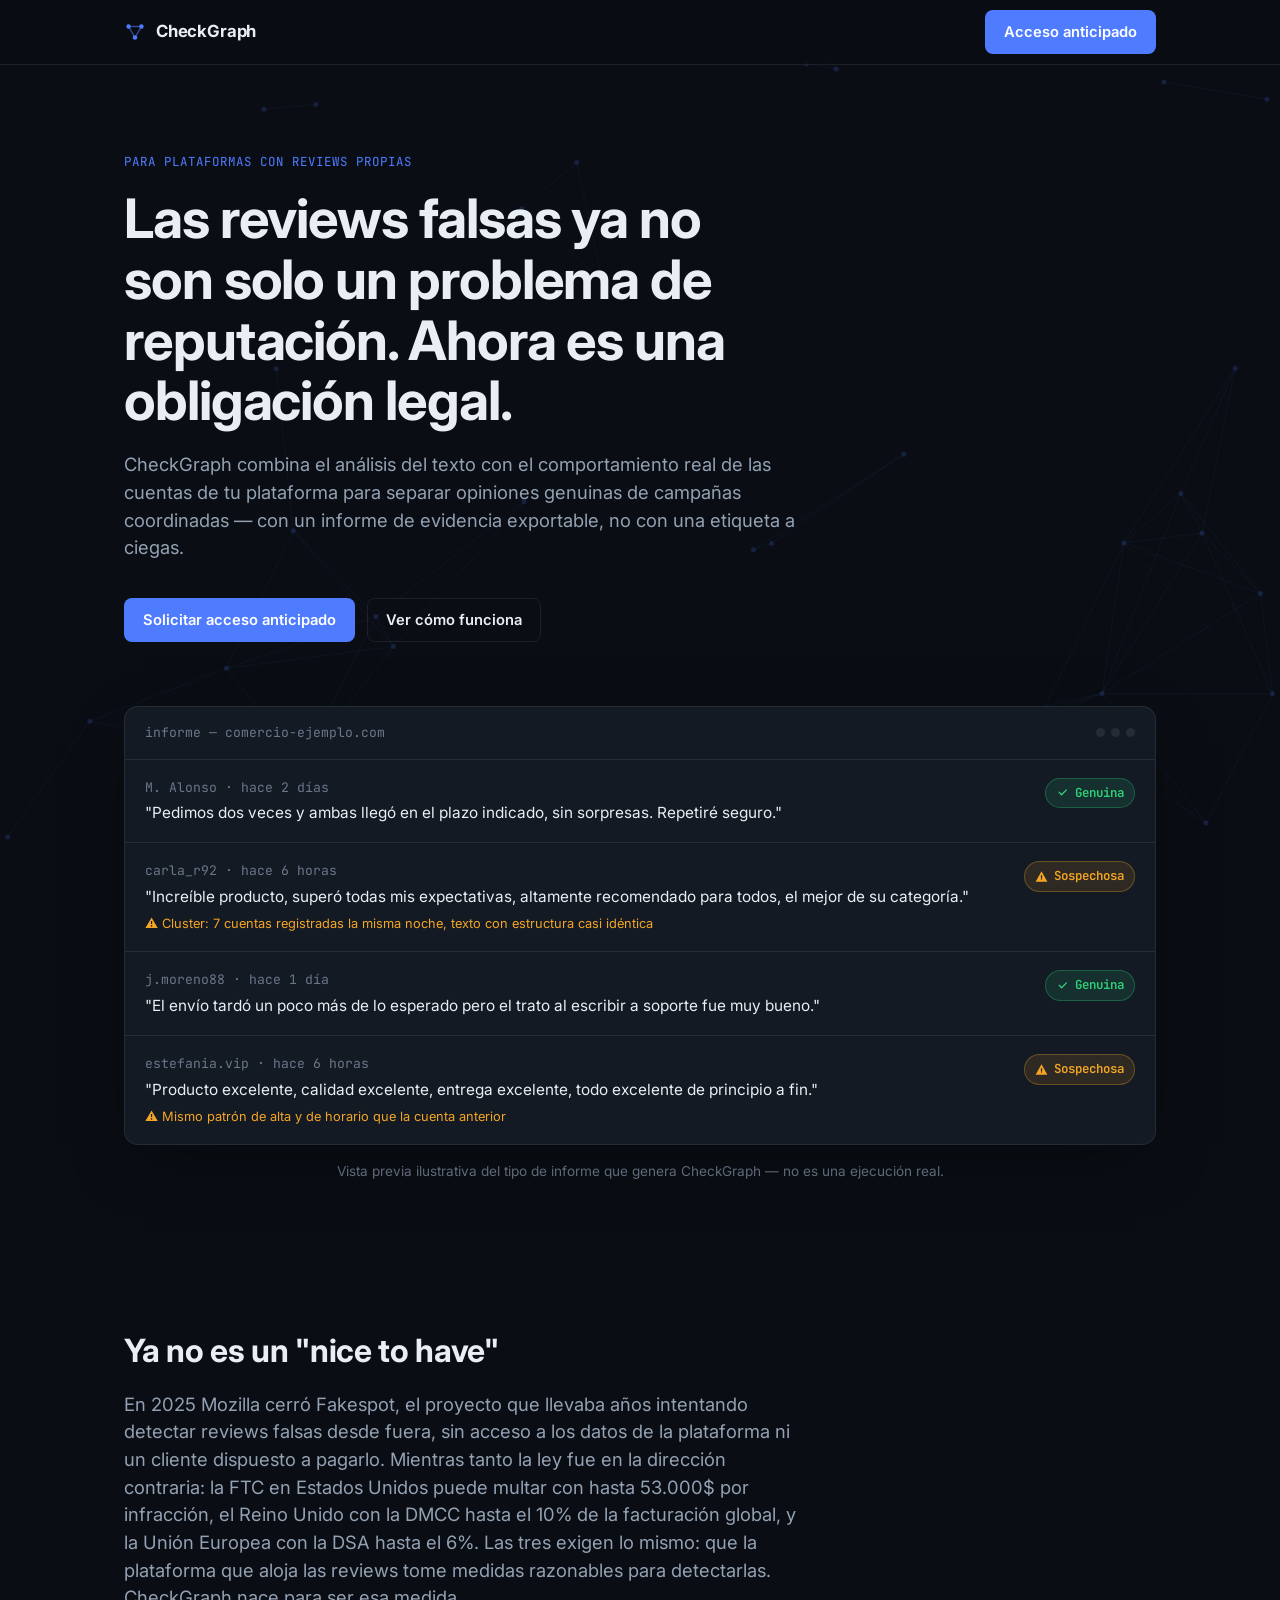
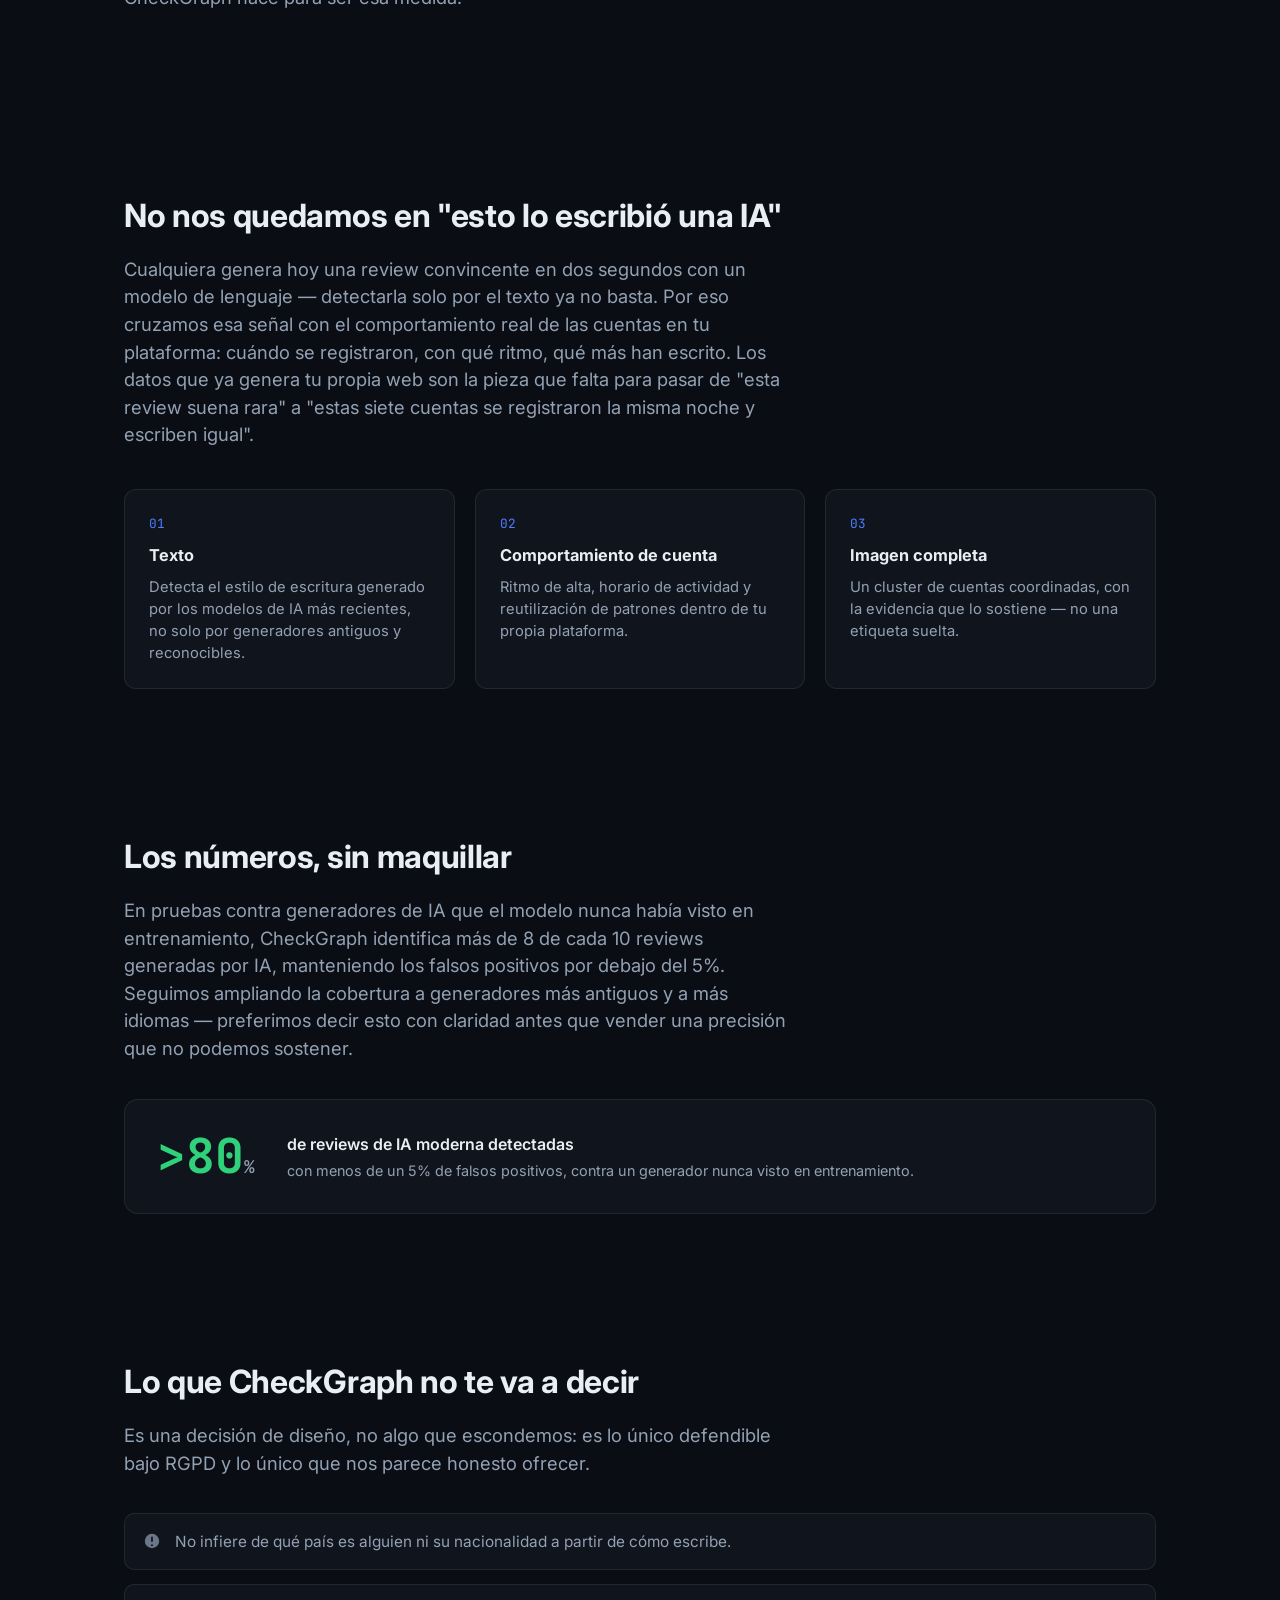
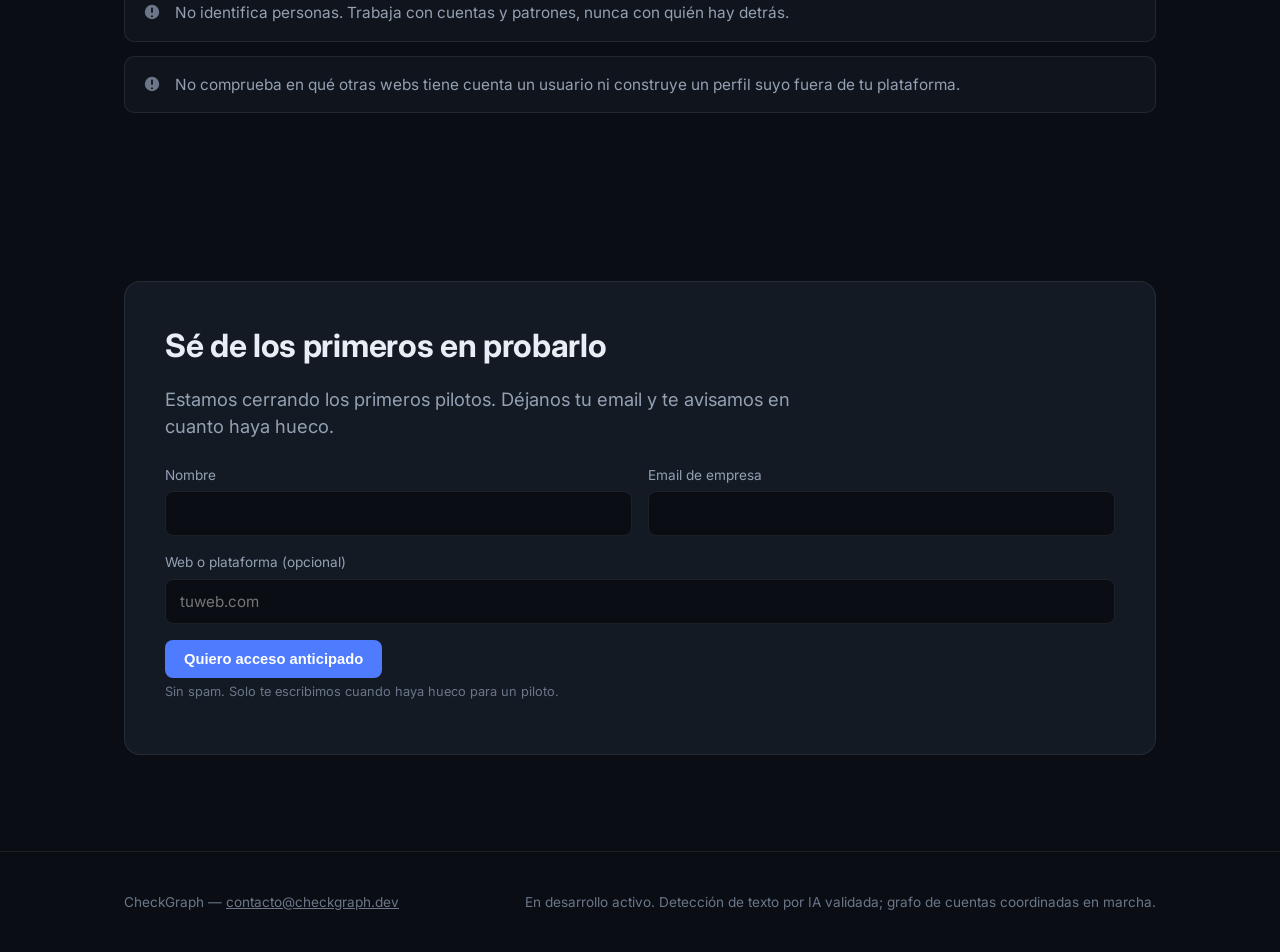
==== docs/index.html @ 130e746e "Añade landing de producto CheckGraph (S1) y configuración de despliegue Netlify Web de marketing sep" ====
<!doctype html>
<html lang="es">
<head>
<meta charset="utf-8" />
<meta name="viewport" content="width=device-width, initial-scale=1" />
<title>CheckGraph — Detección de reviews falsas y redes coordinadas</title>
<meta name="description" content="CheckGraph analiza el texto y el comportamiento de las cuentas de tu plataforma para separar reviews genuinas de campañas coordinadas, con evidencia exportable." />
<link rel="preconnect" href="https://fonts.googleapis.com" />
<link rel="preconnect" href="https://fonts.gstatic.com" crossorigin />
<link href="https://fonts.googleapis.com/css2?family=Inter:wght@400;500;600;700&family=JetBrains+Mono:wght@400;500;600&display=swap" rel="stylesheet" />
<link rel="stylesheet" href="style.css" />
<link rel="icon" href="data:image/svg+xml,%3Csvg xmlns='http://www.w3.org/2000/svg' viewBox='0 0 24 24'%3E%3Ccircle cx='5' cy='6' r='2.6' fill='%234f7cff'/%3E%3Ccircle cx='19' cy='6' r='2.6' fill='%234f7cff'/%3E%3Ccircle cx='12' cy='18' r='2.6' fill='%234f7cff'/%3E%3Cline x1='5' y1='6' x2='19' y2='6' stroke='%234f7cff' stroke-width='1.6'/%3E%3Cline x1='5' y1='6' x2='12' y2='18' stroke='%234f7cff' stroke-width='1.6'/%3E%3Cline x1='19' y1='6' x2='12' y2='18' stroke='%234f7cff' stroke-width='1.6'/%3E%3C/svg%3E" />
</head>
<body>

<div class="graph-bg" id="graph-bg" aria-hidden="true"></div>

<header class="nav">
  <div class="wrap">
    <a class="brand" href="#top">
      <svg class="mark" viewBox="0 0 24 24" fill="none" xmlns="http://www.w3.org/2000/svg">
        <circle cx="5" cy="6" r="2.4" fill="#4f7cff" />
        <circle cx="19" cy="6" r="2.4" fill="#4f7cff" />
        <circle cx="12" cy="18" r="2.4" fill="#4f7cff" />
        <line x1="5" y1="6" x2="19" y2="6" stroke="#4f7cff" stroke-width="1.4" opacity="0.6" />
        <line x1="5" y1="6" x2="12" y2="18" stroke="#4f7cff" stroke-width="1.4" opacity="0.6" />
        <line x1="19" y1="6" x2="12" y2="18" stroke="#4f7cff" stroke-width="1.4" opacity="0.6" />
      </svg>
      CheckGraph
    </a>
    <a class="btn btn-primary" href="#acceso">Acceso anticipado</a>
  </div>
</header>

<main id="top">

  <!-- Hero -->
  <section class="hero">
    <div class="wrap">
      <p class="eyebrow">Para plataformas con reviews propias</p>
      <h1>Las reviews falsas ya no son solo un problema de reputación. Ahora es una obligación legal.</h1>
      <p class="lede">
        CheckGraph combina el análisis del texto con el comportamiento real de las cuentas de tu
        plataforma para separar opiniones genuinas de campañas coordinadas — con un informe de
        evidencia exportable, no con una etiqueta a ciegas.
      </p>
      <div class="hero-actions">
        <a class="btn btn-primary" href="#acceso">Solicitar acceso anticipado</a>
        <a class="btn btn-ghost" href="#preview">Ver cómo funciona</a>
      </div>
    </div>

    <div class="wrap">
      <div class="preview-card reveal" id="preview">
        <div class="preview-head">
          <span>informe — comercio-ejemplo.com</span>
          <span class="preview-dot"><span></span><span></span><span></span></span>
        </div>

        <div class="review-row">
          <div>
            <div class="review-meta">M. Alonso · hace 2 días</div>
            <div class="review-text">"Pedimos dos veces y ambas llegó en el plazo indicado, sin sorpresas. Repetiré seguro."</div>
          </div>
          <span class="badge badge-good">
            <svg viewBox="0 0 20 20" fill="currentColor"><path d="M16.7 5.3a1 1 0 0 1 0 1.4l-7.4 7.4a1 1 0 0 1-1.4 0l-3.6-3.6a1 1 0 1 1 1.4-1.4l2.9 2.9 6.7-6.7a1 1 0 0 1 1.4 0z"/></svg>
            Genuina
          </span>
        </div>

        <div class="review-row">
          <div>
            <div class="review-meta">carla_r92 · hace 6 horas</div>
            <div class="review-text">"Increíble producto, superó todas mis expectativas, altamente recomendado para todos, el mejor de su categoría."</div>
            <div class="review-flag">⚠ Cluster: 7 cuentas registradas la misma noche, texto con estructura casi idéntica</div>
          </div>
          <span class="badge badge-warn">
            <svg viewBox="0 0 20 20" fill="currentColor"><path d="M10 2 1 18h18L10 2Zm0 5.5c.55 0 1 .45 1 1v3.5a1 1 0 1 1-2 0V8.5c0-.55.45-1 1-1ZM10 15a1.1 1.1 0 1 1 0-2.2 1.1 1.1 0 0 1 0 2.2Z"/></svg>
            Sospechosa
          </span>
        </div>

        <div class="review-row">
          <div>
            <div class="review-meta">j.moreno88 · hace 1 día</div>
            <div class="review-text">"El envío tardó un poco más de lo esperado pero el trato al escribir a soporte fue muy bueno."</div>
          </div>
          <span class="badge badge-good">
            <svg viewBox="0 0 20 20" fill="currentColor"><path d="M16.7 5.3a1 1 0 0 1 0 1.4l-7.4 7.4a1 1 0 0 1-1.4 0l-3.6-3.6a1 1 0 1 1 1.4-1.4l2.9 2.9 6.7-6.7a1 1 0 0 1 1.4 0z"/></svg>
            Genuina
          </span>
        </div>

        <div class="review-row">
          <div>
            <div class="review-meta">estefania.vip · hace 6 horas</div>
            <div class="review-text">"Producto excelente, calidad excelente, entrega excelente, todo excelente de principio a fin."</div>
            <div class="review-flag">⚠ Mismo patrón de alta y de horario que la cuenta anterior</div>
          </div>
          <span class="badge badge-warn">
            <svg viewBox="0 0 20 20" fill="currentColor"><path d="M10 2 1 18h18L10 2Zm0 5.5c.55 0 1 .45 1 1v3.5a1 1 0 1 1-2 0V8.5c0-.55.45-1 1-1ZM10 15a1.1 1.1 0 1 1 0-2.2 1.1 1.1 0 0 1 0 2.2Z"/></svg>
            Sospechosa
          </span>
        </div>
      </div>
      <p class="preview-caption">Vista previa ilustrativa del tipo de informe que genera CheckGraph — no es una ejecución real.</p>
    </div>
  </section>

  <!-- Por qué ahora -->
  <section class="tight">
    <div class="wrap">
      <div class="reveal">
        <h2>Ya no es un "nice to have"</h2>
        <p class="lede">
          En 2025 Mozilla cerró Fakespot, el proyecto que llevaba años intentando detectar reviews
          falsas desde fuera, sin acceso a los datos de la plataforma ni un cliente dispuesto a
          pagarlo. Mientras tanto la ley fue en la dirección contraria: la FTC en Estados Unidos
          puede multar con hasta 53.000$ por infracción, el Reino Unido con la DMCC hasta el 10%
          de la facturación global, y la Unión Europea con la DSA hasta el 6%. Las tres exigen lo
          mismo: que la plataforma que aloja las reviews tome medidas razonables para detectarlas.
          CheckGraph nace para ser esa medida.
        </p>
      </div>
    </div>
  </section>

  <!-- Más allá del texto -->
  <section class="tight">
    <div class="wrap">
      <div class="reveal">
        <h2>No nos quedamos en "esto lo escribió una IA"</h2>
        <p class="lede">
          Cualquiera genera hoy una review convincente en dos segundos con un modelo de lenguaje —
          detectarla solo por el texto ya no basta. Por eso cruzamos esa señal con el
          comportamiento real de las cuentas en tu plataforma: cuándo se registraron, con qué
          ritmo, qué más han escrito. Los datos que ya genera tu propia web son la pieza que falta
          para pasar de "esta review suena rara" a "estas siete cuentas se registraron la misma
          noche y escriben igual".
        </p>
      </div>
      <div class="triad">
        <div class="triad-item reveal">
          <div class="num">01</div>
          <h3>Texto</h3>
          <p>Detecta el estilo de escritura generado por los modelos de IA más recientes, no solo por generadores antiguos y reconocibles.</p>
        </div>
        <div class="triad-item reveal">
          <div class="num">02</div>
          <h3>Comportamiento de cuenta</h3>
          <p>Ritmo de alta, horario de actividad y reutilización de patrones dentro de tu propia plataforma.</p>
        </div>
        <div class="triad-item reveal">
          <div class="num">03</div>
          <h3>Imagen completa</h3>
          <p>Un cluster de cuentas coordinadas, con la evidencia que lo sostiene — no una etiqueta suelta.</p>
        </div>
      </div>
    </div>
  </section>

  <!-- Resultado real -->
  <section class="tight">
    <div class="wrap">
      <div class="reveal">
        <h2>Los números, sin maquillar</h2>
        <p class="lede">
          En pruebas contra generadores de IA que el modelo nunca había visto en entrenamiento,
          CheckGraph identifica más de 8 de cada 10 reviews generadas por IA, manteniendo los
          falsos positivos por debajo del 5%. Seguimos ampliando la cobertura a generadores más
          antiguos y a más idiomas — preferimos decir esto con claridad antes que vender una
          precisión que no podemos sostener.
        </p>
      </div>
      <div class="stat-panel reveal">
        <div class="stat-number">&gt;80<small>%</small></div>
        <div>
          <div style="font-weight:600; margin-bottom:4px;">de reviews de IA moderna detectadas</div>
          <div style="color:var(--text-dim); font-size:0.9rem;">con menos de un 5% de falsos positivos, contra un generador nunca visto en entrenamiento.</div>
        </div>
      </div>
    </div>
  </section>

  <!-- Qué no te va a decir -->
  <section class="tight">
    <div class="wrap">
      <div class="reveal">
        <h2>Lo que CheckGraph no te va a decir</h2>
        <p class="lede">Es una decisión de diseño, no algo que escondemos: es lo único defendible bajo RGPD y lo único que nos parece honesto ofrecer.</p>
      </div>
      <ul class="wont-list reveal">
        <li>
          <svg viewBox="0 0 20 20" fill="currentColor"><path fill-rule="evenodd" d="M18 10A8 8 0 1 1 2 10a8 8 0 0 1 16 0Zm-8-5a1 1 0 0 0-1 1v4a1 1 0 0 0 2 0V6a1 1 0 0 0-1-1Zm0 8.5a1.1 1.1 0 1 0 0 2.2 1.1 1.1 0 0 0 0-2.2Z" clip-rule="evenodd"/></svg>
          No infiere de qué país es alguien ni su nacionalidad a partir de cómo escribe.
        </li>
        <li>
          <svg viewBox="0 0 20 20" fill="currentColor"><path fill-rule="evenodd" d="M18 10A8 8 0 1 1 2 10a8 8 0 0 1 16 0Zm-8-5a1 1 0 0 0-1 1v4a1 1 0 0 0 2 0V6a1 1 0 0 0-1-1Zm0 8.5a1.1 1.1 0 1 0 0 2.2 1.1 1.1 0 0 0 0-2.2Z" clip-rule="evenodd"/></svg>
          No identifica personas. Trabaja con cuentas y patrones, nunca con quién hay detrás.
        </li>
        <li>
          <svg viewBox="0 0 20 20" fill="currentColor"><path fill-rule="evenodd" d="M18 10A8 8 0 1 1 2 10a8 8 0 0 1 16 0Zm-8-5a1 1 0 0 0-1 1v4a1 1 0 0 0 2 0V6a1 1 0 0 0-1-1Zm0 8.5a1.1 1.1 0 1 0 0 2.2 1.1 1.1 0 0 0 0-2.2Z" clip-rule="evenodd"/></svg>
          No comprueba en qué otras webs tiene cuenta un usuario ni construye un perfil suyo fuera de tu plataforma.
        </li>
      </ul>
    </div>
  </section>

  <!-- CTA -->
  <section id="acceso">
    <div class="wrap">
      <div class="form-panel reveal">
        <h2>Sé de los primeros en probarlo</h2>
        <p class="lede" style="margin-bottom:0;">Estamos cerrando los primeros pilotos. Déjanos tu email y te avisamos en cuanto haya hueco.</p>

        <form class="contact" name="acceso-anticipado" method="POST" data-netlify="true" netlify-honeypot="empresa-web">
          <input type="hidden" name="form-name" value="acceso-anticipado" />
          <p hidden>
            <label>No rellenar: <input name="empresa-web" /></label>
          </p>

          <div class="form-row">
            <div>
              <label for="nombre">Nombre</label>
              <input id="nombre" name="nombre" type="text" required />
            </div>
            <div>
              <label for="email">Email de empresa</label>
              <input id="email" name="email" type="email" required />
            </div>
          </div>
          <div>
            <label for="web">Web o plataforma (opcional)</label>
            <input id="web" name="web" type="text" placeholder="tuweb.com" />
          </div>
          <div>
            <button class="btn btn-primary" type="submit">Quiero acceso anticipado</button>
            <p class="form-note">Sin spam. Solo te escribimos cuando haya hueco para un piloto.</p>
          </div>
        </form>
        <p class="form-success">Gracias — te escribiremos en cuanto haya hueco.</p>
      </div>
    </div>
  </section>

</main>

<footer>
  <div class="wrap">
    <span>CheckGraph — <a href="mailto:contacto@checkgraph.dev">contacto@checkgraph.dev</a></span>
    <span>En desarrollo activo. Detección de texto por IA validada; grafo de cuentas coordinadas en marcha.</span>
  </div>
</footer>

<script src="script.js"></script>
</body>
</html>
---- docs/style.css ----
/* CheckGraph — landing (S1) */

:root {
  --bg: #0a0e14;
  --bg-alt: #10151d;
  --panel: #131a24;
  --border: rgba(255, 255, 255, 0.08);
  --text: #e9eef4;
  --text-dim: #93a1b3;
  --text-dimmer: #6b7688;
  --accent: #4f7cff;
  --accent-dim: #2f4d9e;
  --good: #2fd17a;
  --warn: #f5a524;
  --font-sans: "Inter", -apple-system, BlinkMacSystemFont, "Segoe UI", sans-serif;
  --font-mono: "JetBrains Mono", ui-monospace, "SFMono-Regular", Menlo, monospace;
}

* { box-sizing: border-box; }

html { scroll-behavior: smooth; }

body {
  margin: 0;
  background: var(--bg);
  color: var(--text);
  font-family: var(--font-sans);
  line-height: 1.5;
  -webkit-font-smoothing: antialiased;
}

a { color: inherit; }

.wrap {
  max-width: 1080px;
  margin: 0 auto;
  padding-inline: 24px;
}

/* Background graph decoration */
.graph-bg {
  position: fixed;
  inset: 0;
  z-index: 0;
  pointer-events: none;
  opacity: 0.5;
}

.graph-bg svg { width: 100%; height: 100%; }

.graph-bg circle {
  fill: var(--accent);
  opacity: 0.35;
}

.graph-bg line {
  stroke: var(--accent);
  stroke-width: 1;
  opacity: 0.12;
}

.graph-bg .node {
  animation: drift 14s ease-in-out infinite;
}

@keyframes drift {
  0%, 100% { transform: translate(0, 0); }
  50% { transform: translate(6px, -8px); }
}

@media (prefers-reduced-motion: reduce) {
  .graph-bg .node { animation: none; }
  html { scroll-behavior: auto; }
}

/* Top nav */
header.nav {
  position: sticky;
  top: 0;
  z-index: 10;
  background: rgba(10, 14, 20, 0.72);
  backdrop-filter: blur(10px);
  border-bottom: 1px solid var(--border);
}

.nav .wrap {
  display: flex;
  align-items: center;
  justify-content: space-between;
  height: 64px;
}

.brand {
  display: flex;
  align-items: center;
  gap: 10px;
  font-weight: 700;
  font-size: 1.05rem;
  letter-spacing: -0.01em;
  text-decoration: none;
}

.brand .mark {
  width: 22px;
  height: 22px;
  display: block;
}

.btn {
  display: inline-flex;
  align-items: center;
  gap: 8px;
  border-radius: 8px;
  padding: 10px 18px;
  font-size: 0.92rem;
  font-weight: 600;
  text-decoration: none;
  border: 1px solid transparent;
  cursor: pointer;
  transition: transform 0.15s ease, background 0.15s ease, border-color 0.15s ease;
}

.btn:hover { transform: translateY(-1px); }

.btn-primary {
  background: var(--accent);
  color: white;
}
.btn-primary:hover { background: #3d6bf0; }

.btn-ghost {
  background: transparent;
  border-color: var(--border);
  color: var(--text);
}
.btn-ghost:hover { border-color: var(--accent-dim); }

/* Sections */
section {
  position: relative;
  z-index: 1;
  padding-block: 96px;
}

section.tight { padding-block: 72px; }

.eyebrow {
  font-family: var(--font-mono);
  font-size: 0.78rem;
  letter-spacing: 0.08em;
  text-transform: uppercase;
  color: var(--accent);
  margin: 0 0 16px;
}

h1 {
  font-size: clamp(2.1rem, 4.4vw, 3.4rem);
  line-height: 1.12;
  letter-spacing: -0.02em;
  margin: 0 0 20px;
  max-width: 18ch;
}

h2 {
  font-size: clamp(1.5rem, 2.6vw, 2rem);
  letter-spacing: -0.01em;
  margin: 0 0 16px;
}

.lede {
  font-size: 1.15rem;
  color: var(--text-dim);
  max-width: 56ch;
  margin: 0 0 36px;
}

.hero {
  padding-top: 88px;
  padding-bottom: 60px;
}

.hero-actions {
  display: flex;
  gap: 12px;
  flex-wrap: wrap;
  margin-bottom: 64px;
}

/* Reveal-on-scroll */
.reveal {
  opacity: 0;
  transform: translateY(18px);
  transition: opacity 0.6s ease, transform 0.6s ease;
}
.reveal.is-visible {
  opacity: 1;
  transform: translateY(0);
}

/* Preview card (product mock) */
.preview-card {
  background: var(--panel);
  border: 1px solid var(--border);
  border-radius: 14px;
  overflow: hidden;
  box-shadow: 0 20px 60px -20px rgba(0, 0, 0, 0.6);
}

.preview-head {
  display: flex;
  align-items: center;
  justify-content: space-between;
  padding: 16px 20px;
  border-bottom: 1px solid var(--border);
  font-family: var(--font-mono);
  font-size: 0.82rem;
  color: var(--text-dimmer);
}

.preview-dot { display: inline-flex; gap: 6px; }
.preview-dot span {
  width: 9px; height: 9px; border-radius: 50%;
  background: var(--border);
}

.review-row {
  display: grid;
  grid-template-columns: 1fr auto;
  gap: 16px;
  align-items: start;
  padding: 18px 20px;
  border-bottom: 1px solid var(--border);
  transition: background 0.15s ease;
}
.review-row:last-child { border-bottom: none; }
.review-row:hover { background: rgba(255, 255, 255, 0.02); }

.review-meta {
  font-size: 0.82rem;
  color: var(--text-dimmer);
  margin-bottom: 4px;
  font-family: var(--font-mono);
}

.review-text {
  color: var(--text);
  font-size: 0.96rem;
}

.review-flag {
  font-size: 0.8rem;
  color: var(--warn);
  margin-top: 6px;
}

.badge {
  display: inline-flex;
  align-items: center;
  gap: 6px;
  padding: 5px 10px;
  border-radius: 999px;
  font-size: 0.78rem;
  font-weight: 600;
  font-family: var(--font-mono);
  white-space: nowrap;
  height: fit-content;
}

.badge-good {
  background: rgba(47, 209, 122, 0.12);
  color: var(--good);
  border: 1px solid rgba(47, 209, 122, 0.3);
}

.badge-warn {
  background: rgba(245, 165, 36, 0.12);
  color: var(--warn);
  border: 1px solid rgba(245, 165, 36, 0.3);
}

.badge svg { width: 13px; height: 13px; }

.preview-caption {
  text-align: center;
  color: var(--text-dimmer);
  font-size: 0.85rem;
  margin-top: 16px;
}

/* Feature triad */
.triad {
  display: grid;
  grid-template-columns: repeat(3, 1fr);
  gap: 20px;
  margin-top: 40px;
}

.triad-item {
  background: var(--bg-alt);
  border: 1px solid var(--border);
  border-radius: 12px;
  padding: 24px;
}

.triad-item .num {
  font-family: var(--font-mono);
  color: var(--accent);
  font-size: 0.8rem;
  margin-bottom: 10px;
}

.triad-item h3 {
  font-size: 1.02rem;
  margin: 0 0 8px;
}

.triad-item p {
  color: var(--text-dim);
  font-size: 0.92rem;
  margin: 0;
}

/* Stat block */
.stat-panel {
  display: flex;
  align-items: center;
  gap: 32px;
  background: var(--bg-alt);
  border: 1px solid var(--border);
  border-radius: 14px;
  padding: 32px;
  margin-top: 8px;
}

.stat-number {
  font-family: var(--font-mono);
  font-size: 3rem;
  font-weight: 700;
  color: var(--good);
  line-height: 1;
  white-space: nowrap;
}

.stat-number small {
  font-size: 1.1rem;
  color: var(--text-dim);
  font-weight: 500;
}

/* Won't-tell list */
.wont-list {
  list-style: none;
  padding: 0;
  margin: 0;
  display: grid;
  gap: 14px;
}

.wont-list li {
  display: flex;
  gap: 14px;
  align-items: flex-start;
  background: var(--bg-alt);
  border: 1px solid var(--border);
  border-radius: 10px;
  padding: 16px 18px;
  color: var(--text-dim);
  font-size: 0.96rem;
}

.wont-list svg {
  flex: none;
  width: 18px;
  height: 18px;
  color: var(--text-dimmer);
  margin-top: 2px;
}

/* Form */
.form-panel {
  background: var(--panel);
  border: 1px solid var(--border);
  border-radius: 16px;
  padding: 40px;
}

form.contact {
  display: grid;
  gap: 16px;
  margin-top: 24px;
}

.form-row {
  display: grid;
  grid-template-columns: 1fr 1fr;
  gap: 16px;
}

label {
  display: block;
  font-size: 0.85rem;
  color: var(--text-dim);
  margin-bottom: 6px;
}

input {
  width: 100%;
  background: var(--bg);
  border: 1px solid var(--border);
  border-radius: 8px;
  padding: 12px 14px;
  color: var(--text);
  font-family: var(--font-sans);
  font-size: 0.95rem;
}

input:focus {
  outline: none;
  border-color: var(--accent);
}

.form-note {
  font-size: 0.8rem;
  color: var(--text-dimmer);
  margin-top: 4px;
}

.form-success {
  display: none;
  color: var(--good);
  font-weight: 600;
}

/* Footer */
footer {
  border-top: 1px solid var(--border);
  padding-block: 40px;
  color: var(--text-dimmer);
  font-size: 0.85rem;
}

footer .wrap {
  display: flex;
  justify-content: space-between;
  align-items: center;
  flex-wrap: wrap;
  gap: 12px;
}

@media (max-width: 720px) {
  .triad { grid-template-columns: 1fr; }
  .form-row { grid-template-columns: 1fr; }
  .review-row { grid-template-columns: 1fr; }
  .badge { justify-self: start; }
  .stat-panel { flex-direction: column; align-items: flex-start; gap: 12px; }
  section { padding-block: 64px; }
}
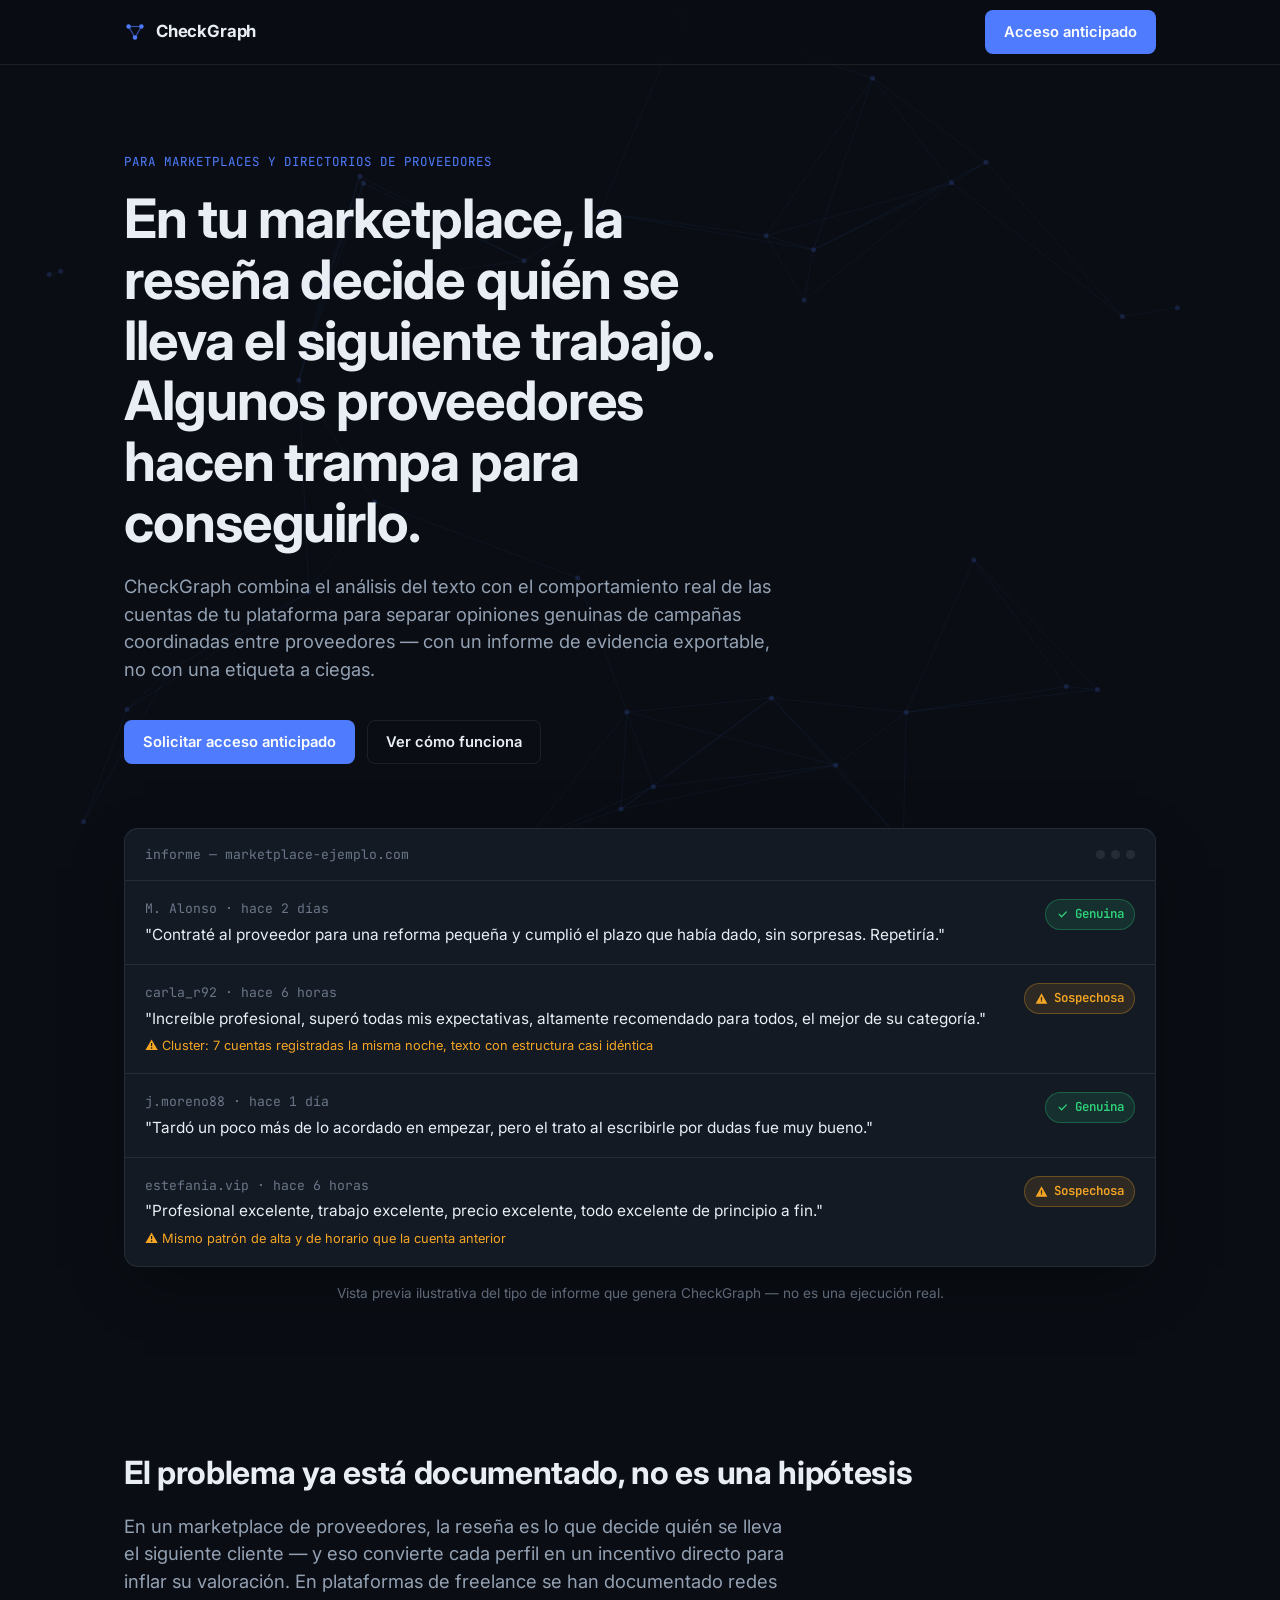
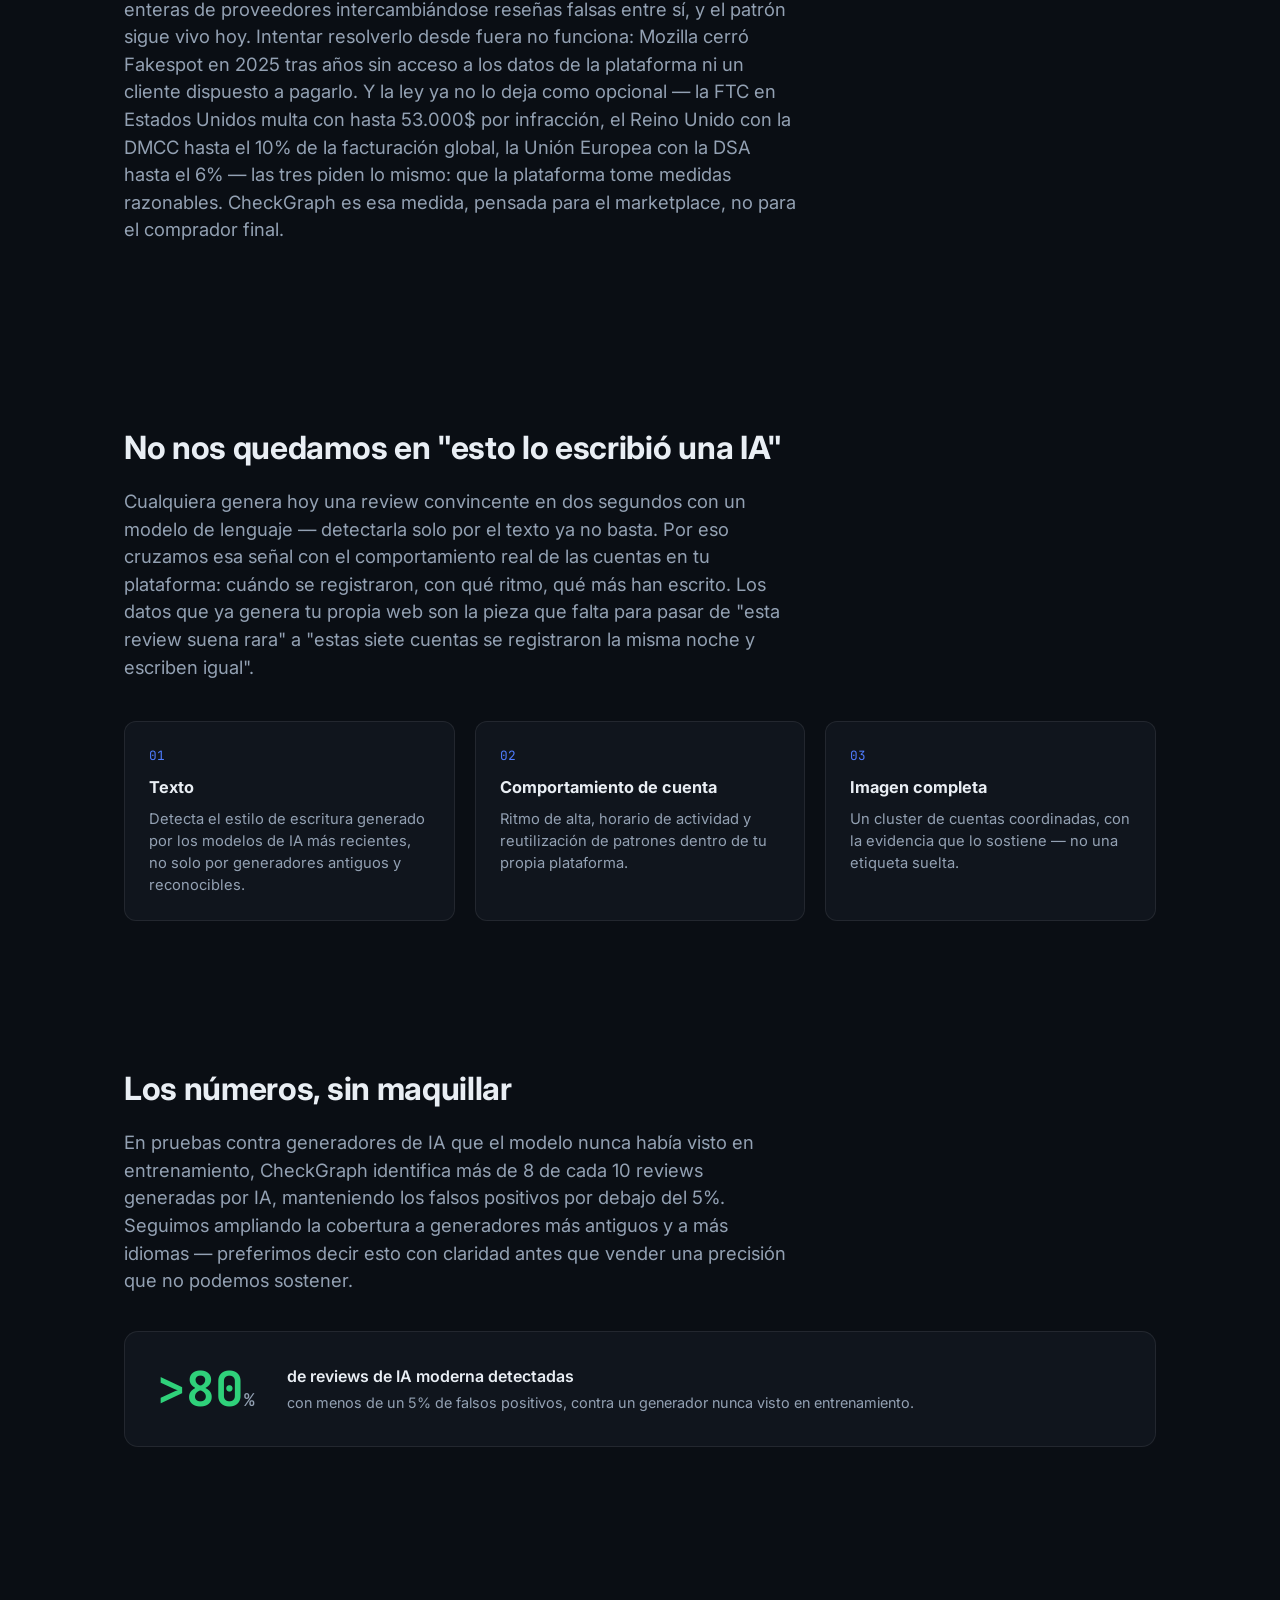
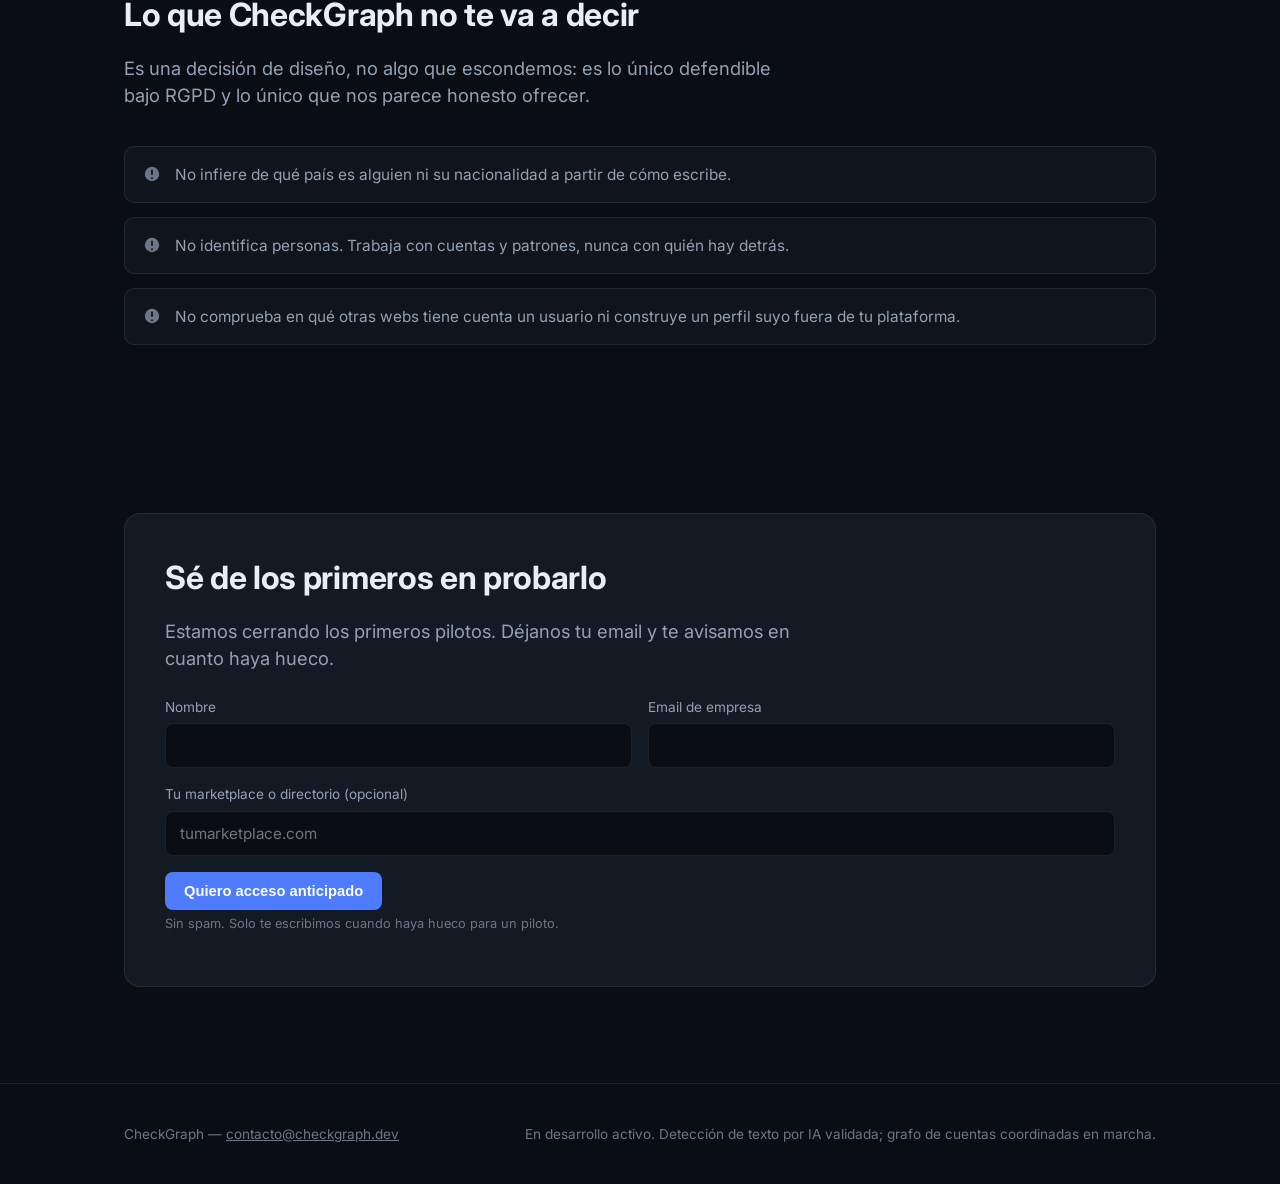
==== commit fcabee3a: "Enfoca la landing en marketplaces/directorios de proveedores como vertical Ajusta eyebrow, H1, meta " ====
--- a/docs/index.html
+++ b/docs/index.html
@@ -3,8 +3,8 @@
 <head>
 <meta charset="utf-8" />
 <meta name="viewport" content="width=device-width, initial-scale=1" />
-<title>CheckGraph — Detección de reviews falsas y redes coordinadas</title>
-<meta name="description" content="CheckGraph analiza el texto y el comportamiento de las cuentas de tu plataforma para separar reviews genuinas de campañas coordinadas, con evidencia exportable." />
+<title>CheckGraph — Detección de reseñas falsas para marketplaces y directorios de proveedores</title>
+<meta name="description" content="CheckGraph detecta reseñas falsas y redes de proveedores coordinados en marketplaces de servicios y plataformas freelance, con evidencia exportable para cumplir la normativa de reseñas falsas (FTC, DMCC, DSA)." />
 <link rel="preconnect" href="https://fonts.googleapis.com" />
 <link rel="preconnect" href="https://fonts.gstatic.com" crossorigin />
 <link href="https://fonts.googleapis.com/css2?family=Inter:wght@400;500;600;700&family=JetBrains+Mono:wght@400;500;600&display=swap" rel="stylesheet" />
@@ -37,12 +37,12 @@
   <!-- Hero -->
   <section class="hero">
     <div class="wrap">
-      <p class="eyebrow">Para plataformas con reviews propias</p>
-      <h1>Las reviews falsas ya no son solo un problema de reputación. Ahora es una obligación legal.</h1>
+      <p class="eyebrow">Para marketplaces y directorios de proveedores</p>
+      <h1>En tu marketplace, la reseña decide quién se lleva el siguiente trabajo. Algunos proveedores hacen trampa para conseguirlo.</h1>
       <p class="lede">
         CheckGraph combina el análisis del texto con el comportamiento real de las cuentas de tu
-        plataforma para separar opiniones genuinas de campañas coordinadas — con un informe de
-        evidencia exportable, no con una etiqueta a ciegas.
+        plataforma para separar opiniones genuinas de campañas coordinadas entre proveedores —
+        con un informe de evidencia exportable, no con una etiqueta a ciegas.
       </p>
       <div class="hero-actions">
         <a class="btn btn-primary" href="#acceso">Solicitar acceso anticipado</a>
@@ -53,14 +53,14 @@
     <div class="wrap">
       <div class="preview-card reveal" id="preview">
         <div class="preview-head">
-          <span>informe — comercio-ejemplo.com</span>
+          <span>informe — marketplace-ejemplo.com</span>
           <span class="preview-dot"><span></span><span></span><span></span></span>
         </div>
 
         <div class="review-row">
           <div>
             <div class="review-meta">M. Alonso · hace 2 días</div>
-            <div class="review-text">"Pedimos dos veces y ambas llegó en el plazo indicado, sin sorpresas. Repetiré seguro."</div>
+            <div class="review-text">"Contraté al proveedor para una reforma pequeña y cumplió el plazo que había dado, sin sorpresas. Repetiría."</div>
           </div>
           <span class="badge badge-good">
             <svg viewBox="0 0 20 20" fill="currentColor"><path d="M16.7 5.3a1 1 0 0 1 0 1.4l-7.4 7.4a1 1 0 0 1-1.4 0l-3.6-3.6a1 1 0 1 1 1.4-1.4l2.9 2.9 6.7-6.7a1 1 0 0 1 1.4 0z"/></svg>
@@ -71,7 +71,7 @@
         <div class="review-row">
           <div>
             <div class="review-meta">carla_r92 · hace 6 horas</div>
-            <div class="review-text">"Increíble producto, superó todas mis expectativas, altamente recomendado para todos, el mejor de su categoría."</div>
+            <div class="review-text">"Increíble profesional, superó todas mis expectativas, altamente recomendado para todos, el mejor de su categoría."</div>
             <div class="review-flag">⚠ Cluster: 7 cuentas registradas la misma noche, texto con estructura casi idéntica</div>
           </div>
           <span class="badge badge-warn">
@@ -83,7 +83,7 @@
         <div class="review-row">
           <div>
             <div class="review-meta">j.moreno88 · hace 1 día</div>
-            <div class="review-text">"El envío tardó un poco más de lo esperado pero el trato al escribir a soporte fue muy bueno."</div>
+            <div class="review-text">"Tardó un poco más de lo acordado en empezar, pero el trato al escribirle por dudas fue muy bueno."</div>
           </div>
           <span class="badge badge-good">
             <svg viewBox="0 0 20 20" fill="currentColor"><path d="M16.7 5.3a1 1 0 0 1 0 1.4l-7.4 7.4a1 1 0 0 1-1.4 0l-3.6-3.6a1 1 0 1 1 1.4-1.4l2.9 2.9 6.7-6.7a1 1 0 0 1 1.4 0z"/></svg>
@@ -94,7 +94,7 @@
         <div class="review-row">
           <div>
             <div class="review-meta">estefania.vip · hace 6 horas</div>
-            <div class="review-text">"Producto excelente, calidad excelente, entrega excelente, todo excelente de principio a fin."</div>
+            <div class="review-text">"Profesional excelente, trabajo excelente, precio excelente, todo excelente de principio a fin."</div>
             <div class="review-flag">⚠ Mismo patrón de alta y de horario que la cuenta anterior</div>
           </div>
           <span class="badge badge-warn">
@@ -111,15 +111,18 @@
   <section class="tight">
     <div class="wrap">
       <div class="reveal">
-        <h2>Ya no es un "nice to have"</h2>
+        <h2>El problema ya está documentado, no es una hipótesis</h2>
         <p class="lede">
-          En 2025 Mozilla cerró Fakespot, el proyecto que llevaba años intentando detectar reviews
-          falsas desde fuera, sin acceso a los datos de la plataforma ni un cliente dispuesto a
-          pagarlo. Mientras tanto la ley fue en la dirección contraria: la FTC en Estados Unidos
-          puede multar con hasta 53.000$ por infracción, el Reino Unido con la DMCC hasta el 10%
-          de la facturación global, y la Unión Europea con la DSA hasta el 6%. Las tres exigen lo
-          mismo: que la plataforma que aloja las reviews tome medidas razonables para detectarlas.
-          CheckGraph nace para ser esa medida.
+          En un marketplace de proveedores, la reseña es lo que decide quién se lleva el siguiente
+          cliente — y eso convierte cada perfil en un incentivo directo para inflar su valoración.
+          En plataformas de freelance se han documentado redes enteras de proveedores
+          intercambiándose reseñas falsas entre sí, y el patrón sigue vivo hoy. Intentar resolverlo
+          desde fuera no funciona: Mozilla cerró Fakespot en 2025 tras años sin acceso a los datos
+          de la plataforma ni un cliente dispuesto a pagarlo. Y la ley ya no lo deja como opcional —
+          la FTC en Estados Unidos multa con hasta 53.000$ por infracción, el Reino Unido con la
+          DMCC hasta el 10% de la facturación global, la Unión Europea con la DSA hasta el 6% —
+          las tres piden lo mismo: que la plataforma tome medidas razonables. CheckGraph es esa
+          medida, pensada para el marketplace, no para el comprador final.
         </p>
       </div>
     </div>
@@ -230,8 +233,8 @@
             </div>
           </div>
           <div>
-            <label for="web">Web o plataforma (opcional)</label>
-            <input id="web" name="web" type="text" placeholder="tuweb.com" />
+            <label for="web">Tu marketplace o directorio (opcional)</label>
+            <input id="web" name="web" type="text" placeholder="tumarketplace.com" />
           </div>
           <div>
             <button class="btn btn-primary" type="submit">Quiero acceso anticipado</button>
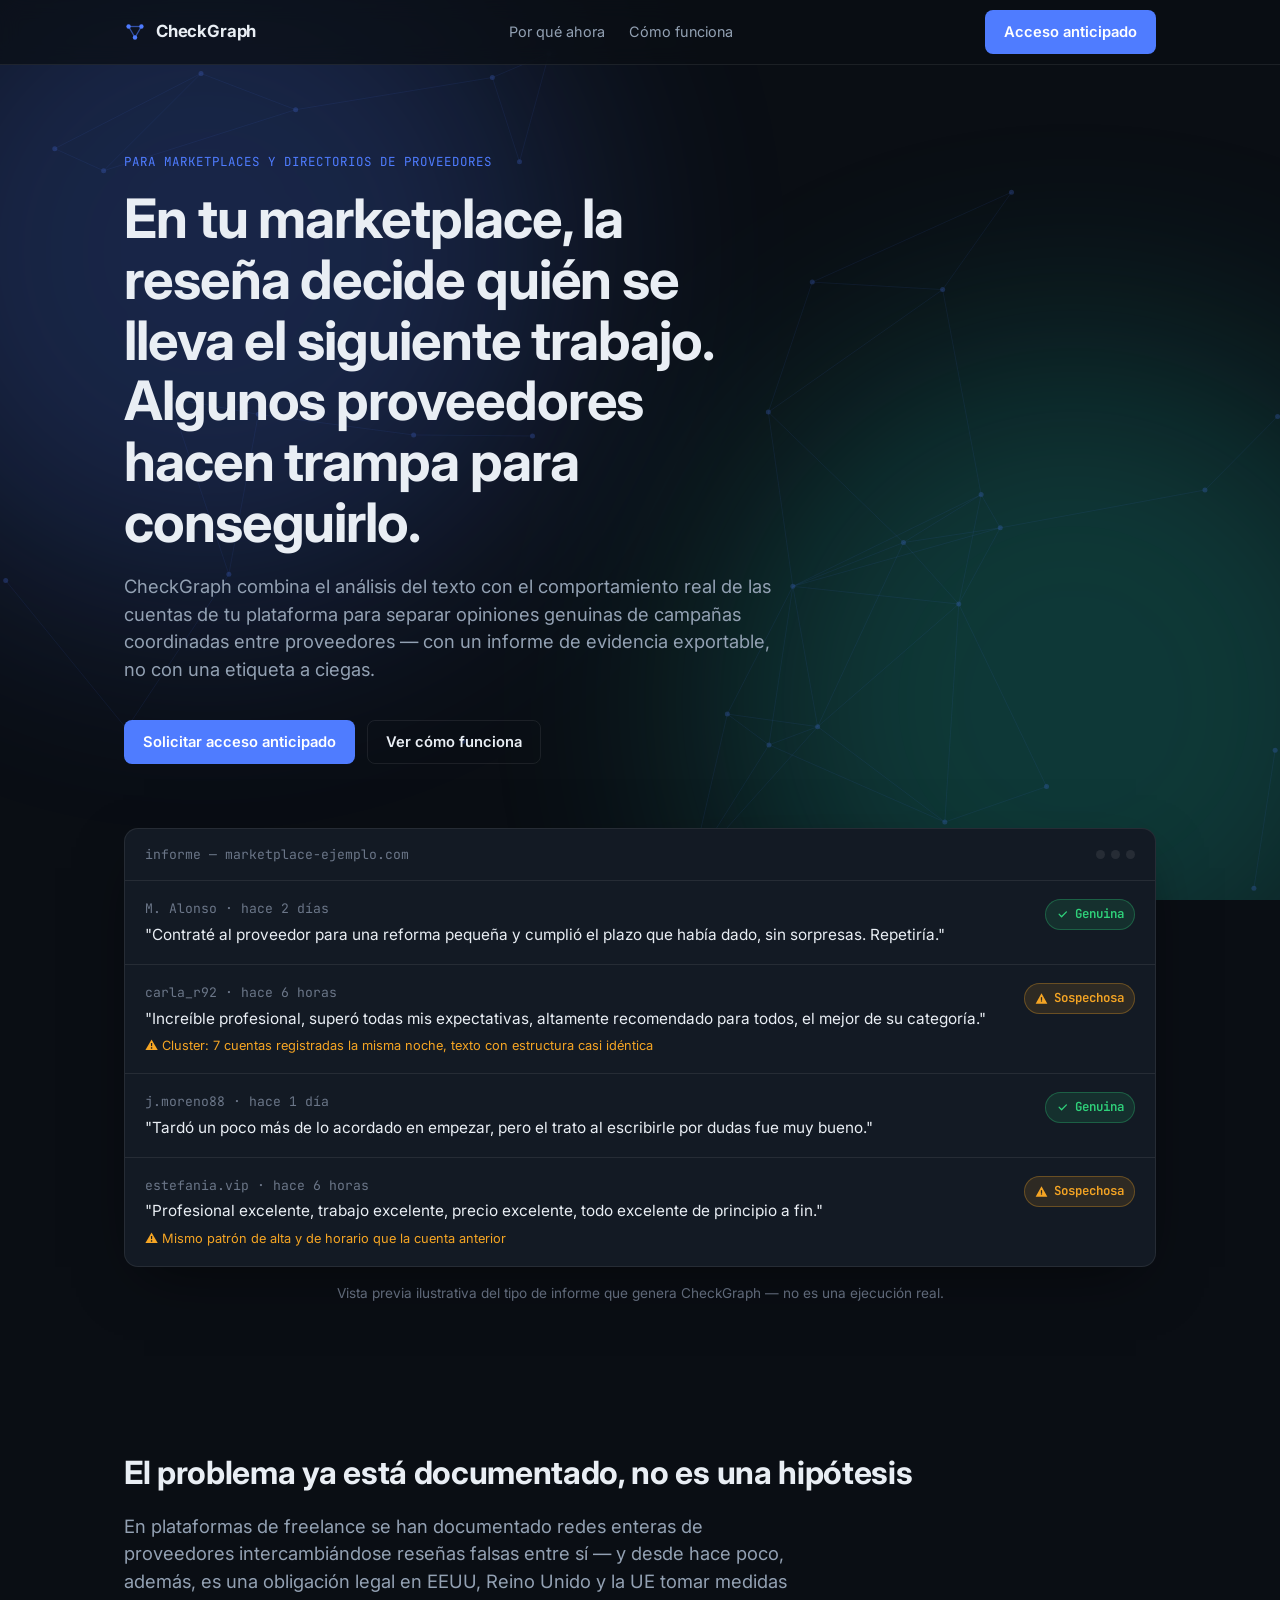
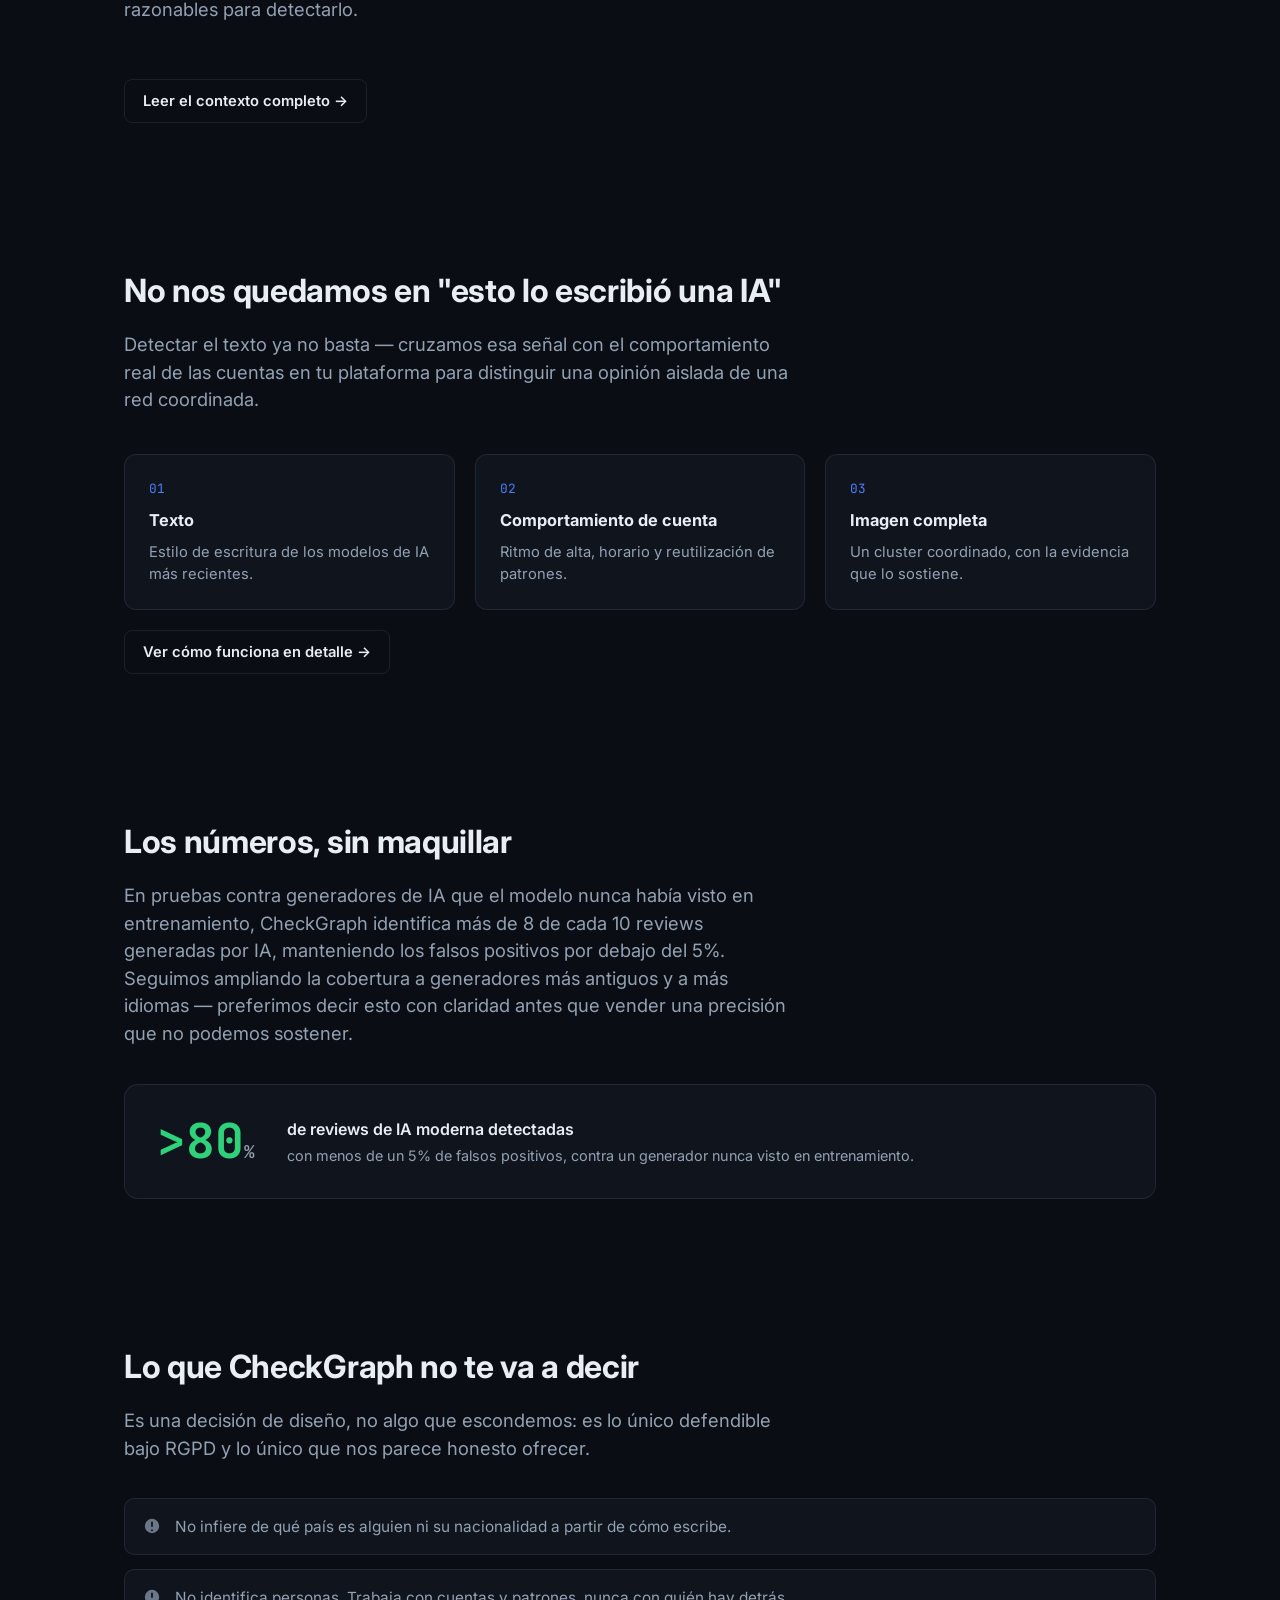
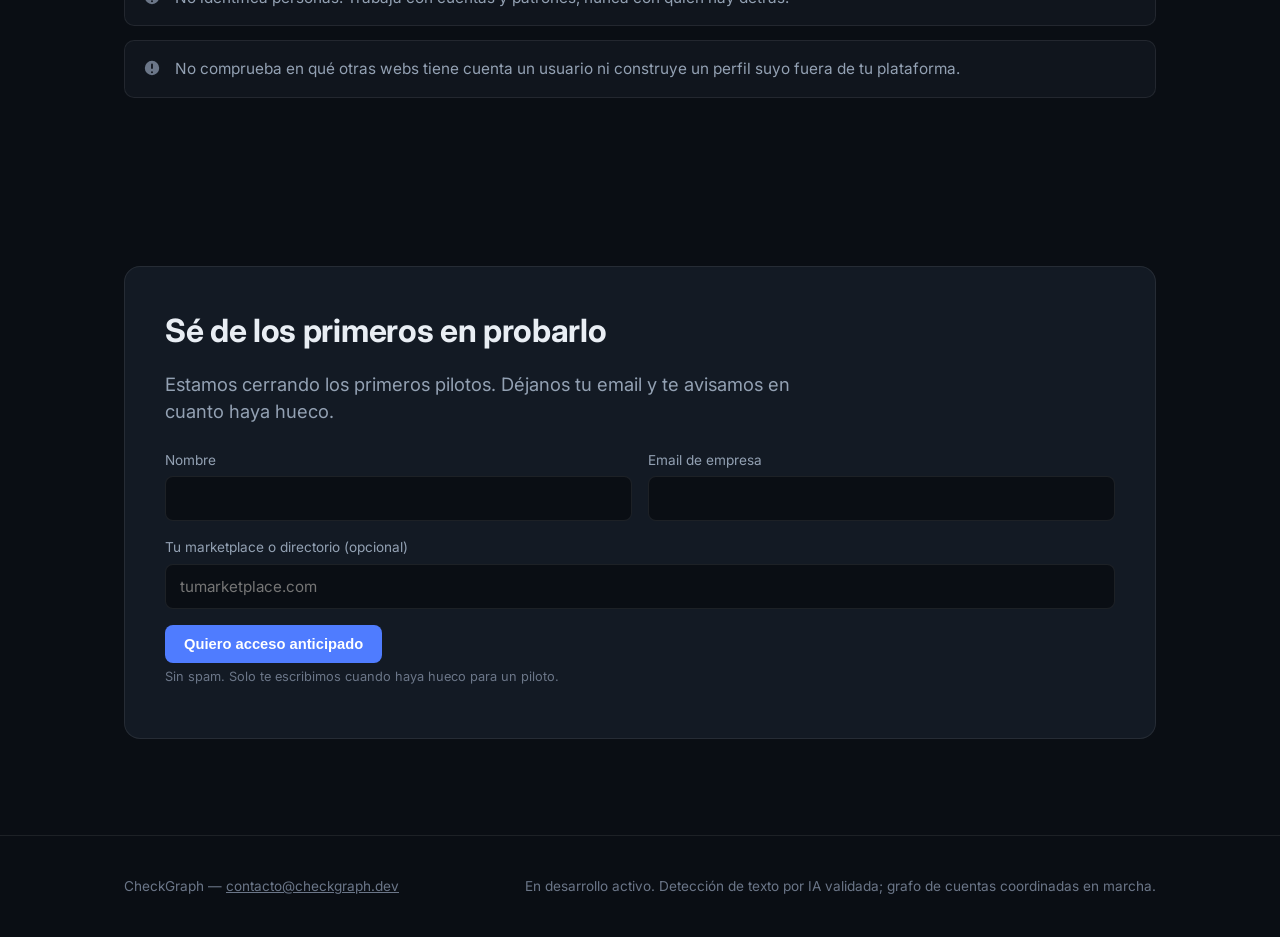
==== commit 6fb869d4: "Divide la landing en páginas propias y rediseña con línea de tiempo + aurora Separa "por qué ahora" " ====
--- a/docs/index.html
+++ b/docs/index.html
@@ -13,6 +13,7 @@
 </head>
 <body>
 
+<div class="aurora" aria-hidden="true"></div>
 <div class="graph-bg" id="graph-bg" aria-hidden="true"></div>
 
 <header class="nav">
@@ -28,6 +29,10 @@
       </svg>
       CheckGraph
     </a>
+    <nav class="nav-links">
+      <a href="por-que-ahora.html">Por qué ahora</a>
+      <a href="como-funciona.html">Cómo funciona</a>
+    </nav>
     <a class="btn btn-primary" href="#acceso">Acceso anticipado</a>
   </div>
 </header>
@@ -113,17 +118,12 @@
       <div class="reveal">
         <h2>El problema ya está documentado, no es una hipótesis</h2>
         <p class="lede">
-          En un marketplace de proveedores, la reseña es lo que decide quién se lleva el siguiente
-          cliente — y eso convierte cada perfil en un incentivo directo para inflar su valoración.
           En plataformas de freelance se han documentado redes enteras de proveedores
-          intercambiándose reseñas falsas entre sí, y el patrón sigue vivo hoy. Intentar resolverlo
-          desde fuera no funciona: Mozilla cerró Fakespot en 2025 tras años sin acceso a los datos
-          de la plataforma ni un cliente dispuesto a pagarlo. Y la ley ya no lo deja como opcional —
-          la FTC en Estados Unidos multa con hasta 53.000$ por infracción, el Reino Unido con la
-          DMCC hasta el 10% de la facturación global, la Unión Europea con la DSA hasta el 6% —
-          las tres piden lo mismo: que la plataforma tome medidas razonables. CheckGraph es esa
-          medida, pensada para el marketplace, no para el comprador final.
+          intercambiándose reseñas falsas entre sí — y desde hace poco, además, es una
+          obligación legal en EEUU, Reino Unido y la UE tomar medidas razonables para
+          detectarlo.
         </p>
+        <a class="btn btn-ghost teaser-link" href="por-que-ahora.html">Leer el contexto completo →</a>
       </div>
     </div>
   </section>
@@ -134,31 +134,28 @@
       <div class="reveal">
         <h2>No nos quedamos en "esto lo escribió una IA"</h2>
         <p class="lede">
-          Cualquiera genera hoy una review convincente en dos segundos con un modelo de lenguaje —
-          detectarla solo por el texto ya no basta. Por eso cruzamos esa señal con el
-          comportamiento real de las cuentas en tu plataforma: cuándo se registraron, con qué
-          ritmo, qué más han escrito. Los datos que ya genera tu propia web son la pieza que falta
-          para pasar de "esta review suena rara" a "estas siete cuentas se registraron la misma
-          noche y escriben igual".
+          Detectar el texto ya no basta — cruzamos esa señal con el comportamiento real de las
+          cuentas en tu plataforma para distinguir una opinión aislada de una red coordinada.
         </p>
       </div>
       <div class="triad">
         <div class="triad-item reveal">
           <div class="num">01</div>
           <h3>Texto</h3>
-          <p>Detecta el estilo de escritura generado por los modelos de IA más recientes, no solo por generadores antiguos y reconocibles.</p>
+          <p>Estilo de escritura de los modelos de IA más recientes.</p>
         </div>
         <div class="triad-item reveal">
           <div class="num">02</div>
           <h3>Comportamiento de cuenta</h3>
-          <p>Ritmo de alta, horario de actividad y reutilización de patrones dentro de tu propia plataforma.</p>
+          <p>Ritmo de alta, horario y reutilización de patrones.</p>
         </div>
         <div class="triad-item reveal">
           <div class="num">03</div>
           <h3>Imagen completa</h3>
-          <p>Un cluster de cuentas coordinadas, con la evidencia que lo sostiene — no una etiqueta suelta.</p>
-        </div>
-      </div>
+          <p>Un cluster coordinado, con la evidencia que lo sostiene.</p>
+        </div>
+      </div>
+      <a class="btn btn-ghost teaser-link" href="como-funciona.html">Ver cómo funciona en detalle →</a>
     </div>
   </section>
 
--- a/docs/style.css
+++ b/docs/style.css
@@ -37,6 +37,50 @@
   padding-inline: 24px;
 }
 
+/* Aurora glow — depth behind the graph decoration */
+.aurora {
+  position: fixed;
+  inset: 0;
+  z-index: 0;
+  overflow: hidden;
+  pointer-events: none;
+}
+.aurora::before,
+.aurora::after {
+  content: "";
+  position: absolute;
+  width: 60vw;
+  height: 60vw;
+  max-width: 720px;
+  max-height: 720px;
+  border-radius: 50%;
+  filter: blur(120px);
+  opacity: 0.22;
+}
+.aurora::before {
+  background: #4f7cff;
+  top: -12%;
+  left: -12%;
+  animation: auroraDrift1 24s ease-in-out infinite;
+}
+.aurora::after {
+  background: #22d3b8;
+  bottom: -18%;
+  right: -12%;
+  animation: auroraDrift2 28s ease-in-out infinite;
+}
+@keyframes auroraDrift1 {
+  0%, 100% { transform: translate(0, 0) scale(1); }
+  50% { transform: translate(6%, 8%) scale(1.08); }
+}
+@keyframes auroraDrift2 {
+  0%, 100% { transform: translate(0, 0) scale(1); }
+  50% { transform: translate(-6%, -6%) scale(1.08); }
+}
+@media (prefers-reduced-motion: reduce) {
+  .aurora::before, .aurora::after { animation: none; }
+}
+
 /* Background graph decoration */
 .graph-bg {
   position: fixed;
@@ -50,13 +94,13 @@
 
 .graph-bg circle {
   fill: var(--accent);
-  opacity: 0.35;
+  opacity: 0.45;
 }
 
 .graph-bg line {
   stroke: var(--accent);
   stroke-width: 1;
-  opacity: 0.12;
+  opacity: 0.16;
 }
 
 .graph-bg .node {
@@ -135,6 +179,21 @@
 }
 .btn-ghost:hover { border-color: var(--accent-dim); }
 
+.teaser-link { margin-top: 20px; }
+
+.nav-links {
+  display: flex;
+  gap: 24px;
+  font-size: 0.9rem;
+  color: var(--text-dim);
+}
+.nav-links a { text-decoration: none; }
+.nav-links a:hover { color: var(--text); }
+
+@media (max-width: 640px) {
+  .nav-links { display: none; }
+}
+
 /* Sections */
 section {
   position: relative;
@@ -447,6 +506,116 @@
   gap: 12px;
 }
 
+/* Article subpages (por-que-ahora.html, como-funciona.html) */
+.back-link {
+  display: inline-flex;
+  align-items: center;
+  gap: 6px;
+  color: var(--text-dimmer);
+  text-decoration: none;
+  font-size: 0.88rem;
+  margin-bottom: 24px;
+}
+.back-link:hover { color: var(--text-dim); }
+
+.article {
+  max-width: 700px;
+}
+
+.article h2 {
+  margin-top: 0;
+  font-size: 1.3rem;
+}
+
+/* Vertical timeline — each section is a node on the graph */
+.timeline {
+  position: relative;
+  padding-left: 40px;
+}
+
+.timeline::before {
+  content: "";
+  position: absolute;
+  left: 5px;
+  top: 6px;
+  bottom: 6px;
+  width: 2px;
+  background: var(--border);
+}
+
+.timeline-progress {
+  position: absolute;
+  left: 5px;
+  top: 6px;
+  width: 2px;
+  height: 0%;
+  background: linear-gradient(var(--accent), var(--good));
+  box-shadow: 0 0 8px rgba(79, 124, 255, 0.5);
+  transition: height 0.15s linear;
+}
+
+.step-num {
+  display: inline-block;
+  font-family: var(--font-mono);
+  font-size: 0.78rem;
+  color: var(--accent);
+  letter-spacing: 0.05em;
+  margin-bottom: 8px;
+}
+
+.timeline-item {
+  position: relative;
+  padding-bottom: 52px;
+}
+.timeline-item:last-child { padding-bottom: 0; }
+
+.timeline-item::before {
+  content: "";
+  position: absolute;
+  left: -40px;
+  top: 4px;
+  width: 12px;
+  height: 12px;
+  border-radius: 50%;
+  background: var(--bg);
+  border: 2px solid var(--text-dimmer);
+  transition: border-color 0.5s ease, background 0.5s ease, box-shadow 0.5s ease;
+}
+
+.timeline-item.is-visible::before {
+  border-color: var(--accent);
+  background: var(--accent);
+  box-shadow: 0 0 0 5px rgba(79, 124, 255, 0.18);
+}
+
+.timeline-item p {
+  color: var(--text-dim);
+  font-size: 1.03rem;
+  margin-bottom: 0;
+}
+
+.timeline-item ul {
+  color: var(--text-dim);
+  font-size: 1.03rem;
+  padding-left: 1.2em;
+  margin-top: 16px;
+  margin-bottom: 16px;
+}
+.timeline-item li { margin-bottom: 8px; }
+.timeline-item li:last-child { margin-bottom: 0; }
+
+.article-cta {
+  margin-top: 8px;
+  padding-left: 40px;
+}
+
+@media (max-width: 640px) {
+  .timeline { padding-left: 28px; }
+  .timeline::before { left: 3px; }
+  .timeline-item::before { left: -28px; }
+  .article-cta { padding-left: 0; }
+}
+
 @media (max-width: 720px) {
   .triad { grid-template-columns: 1fr; }
   .form-row { grid-template-columns: 1fr; }
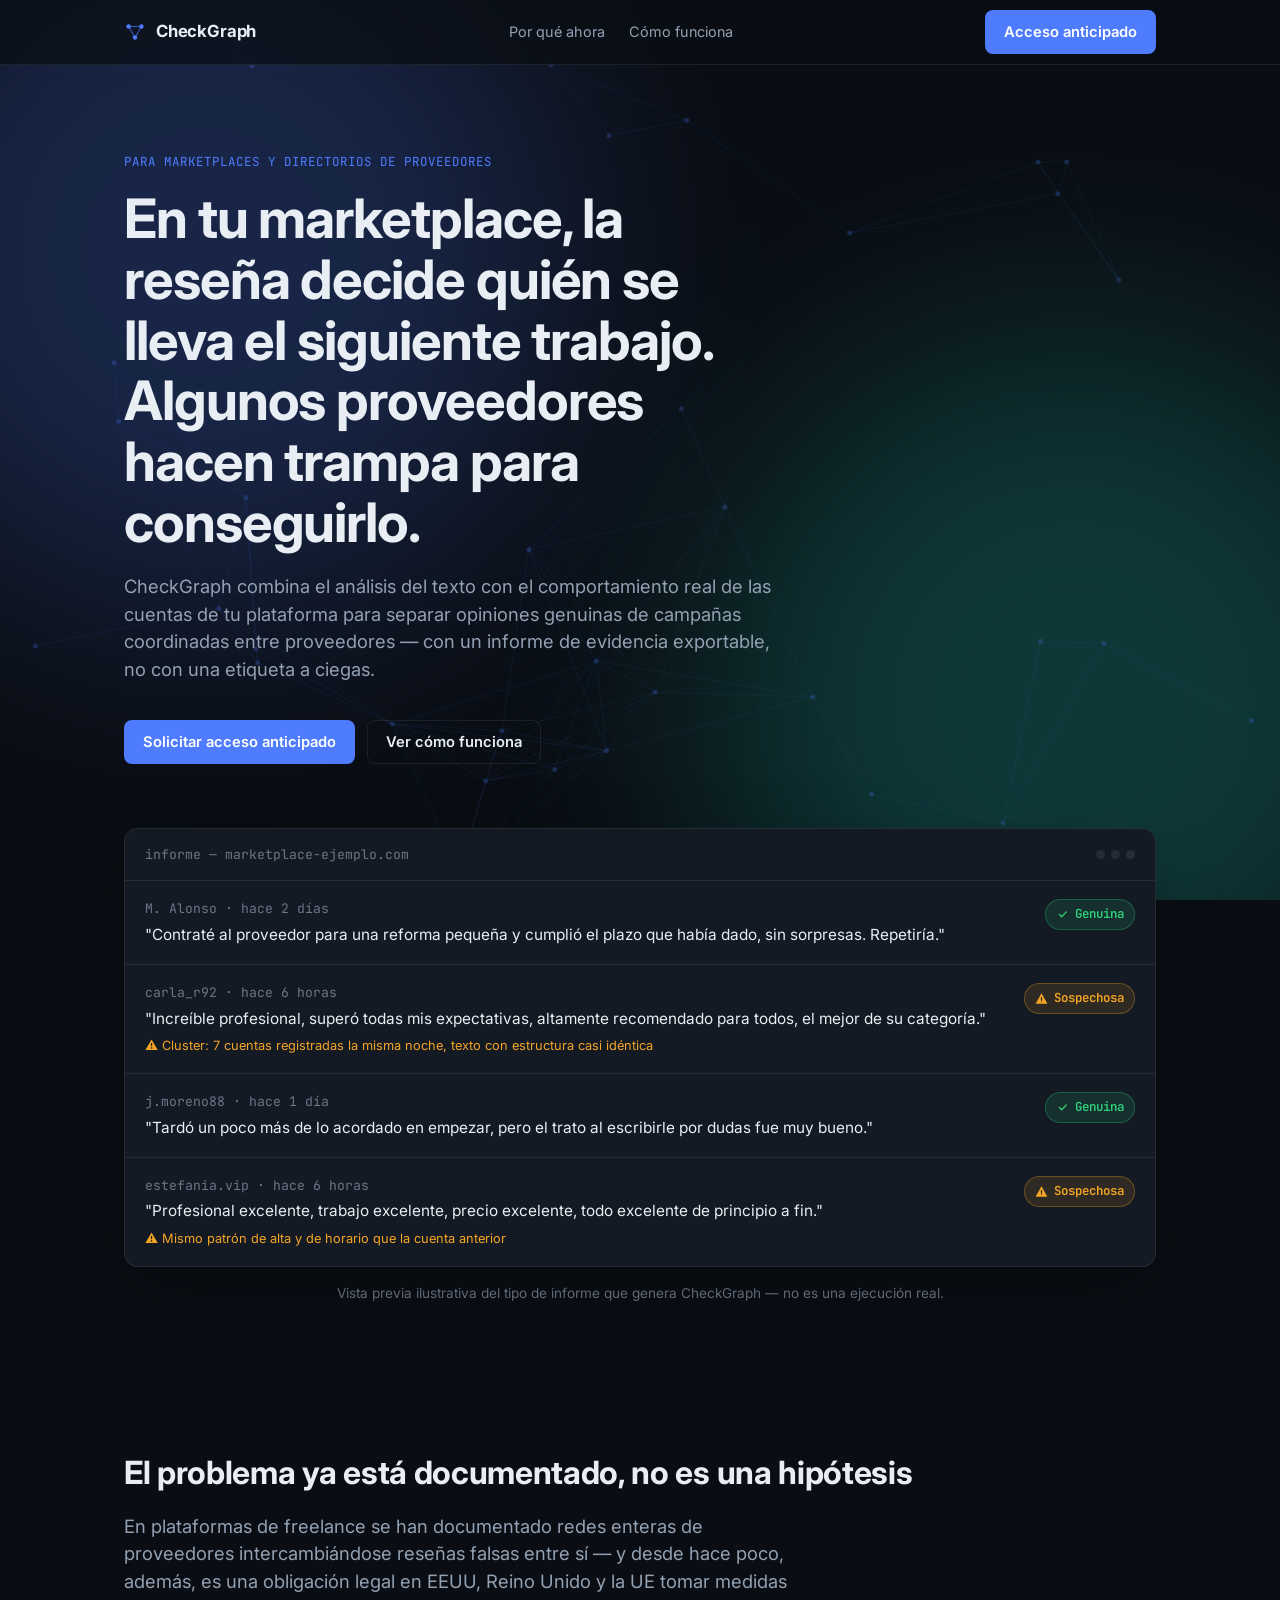
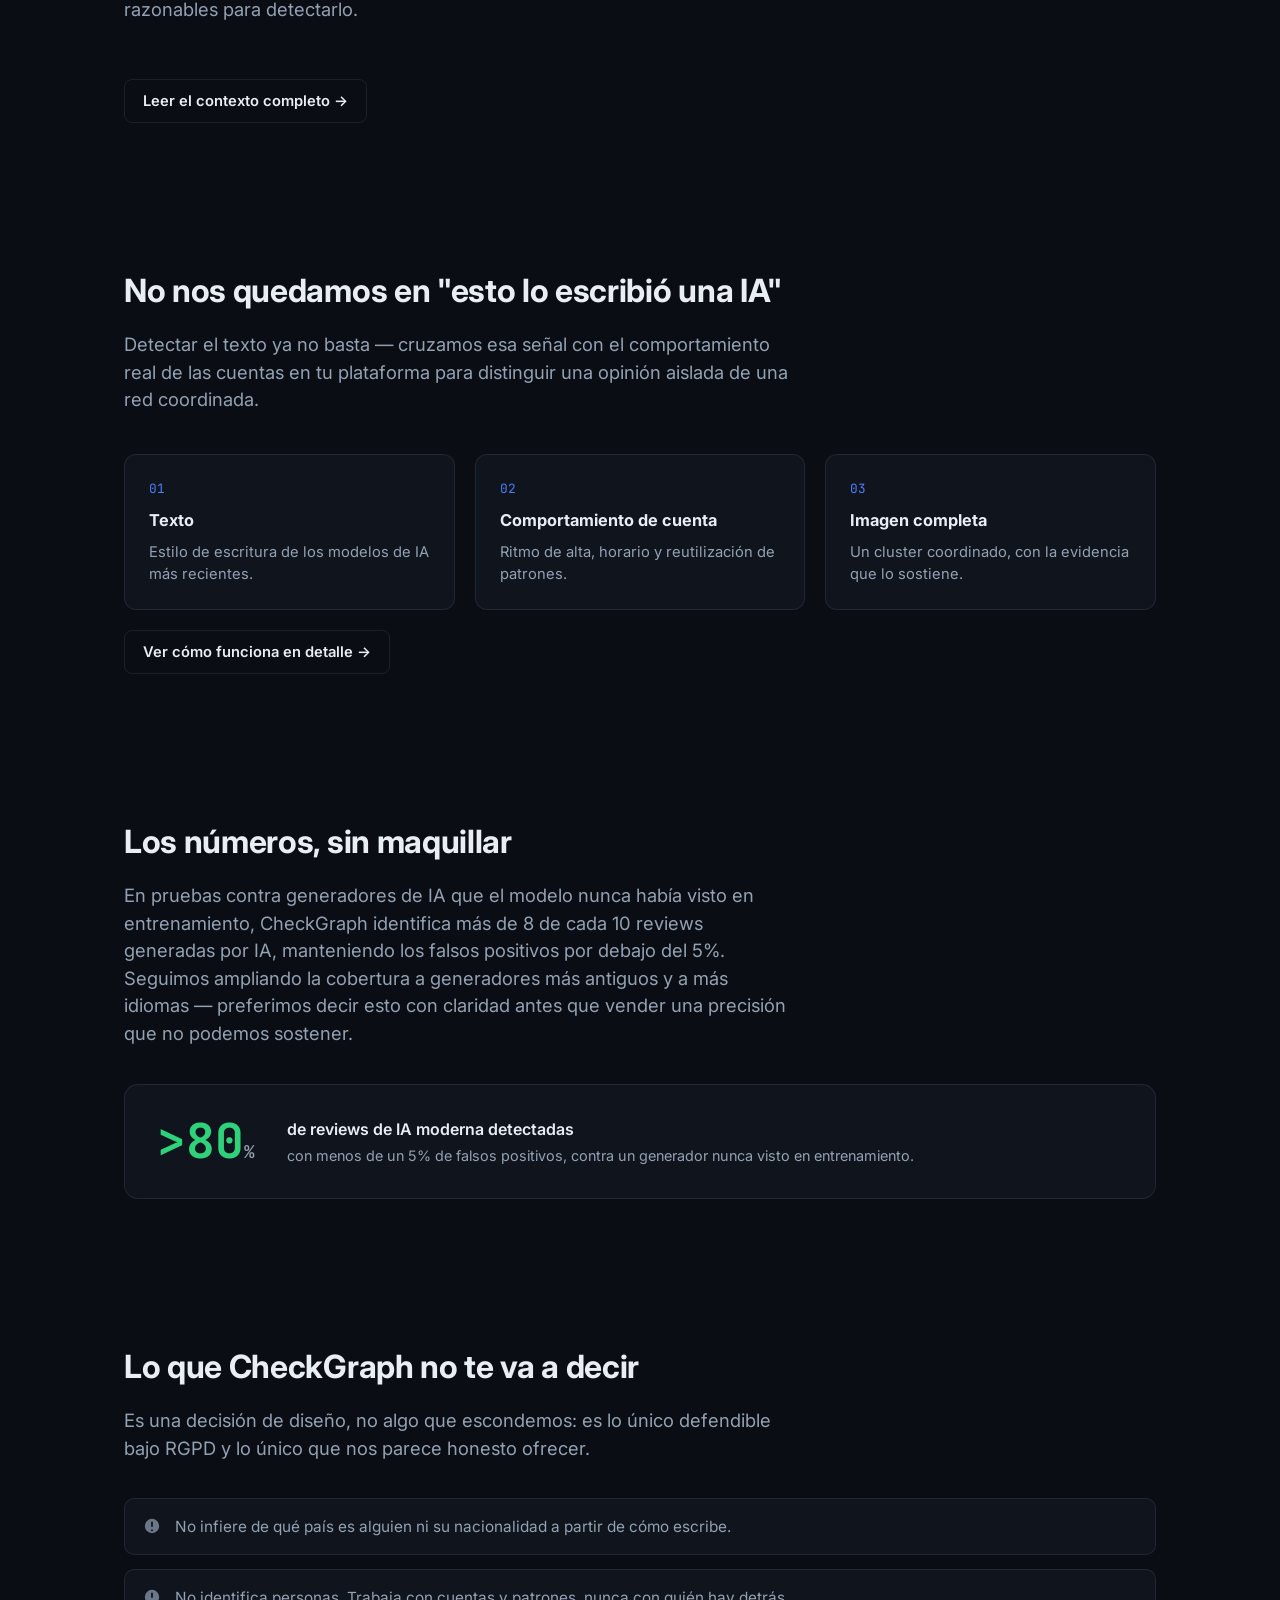
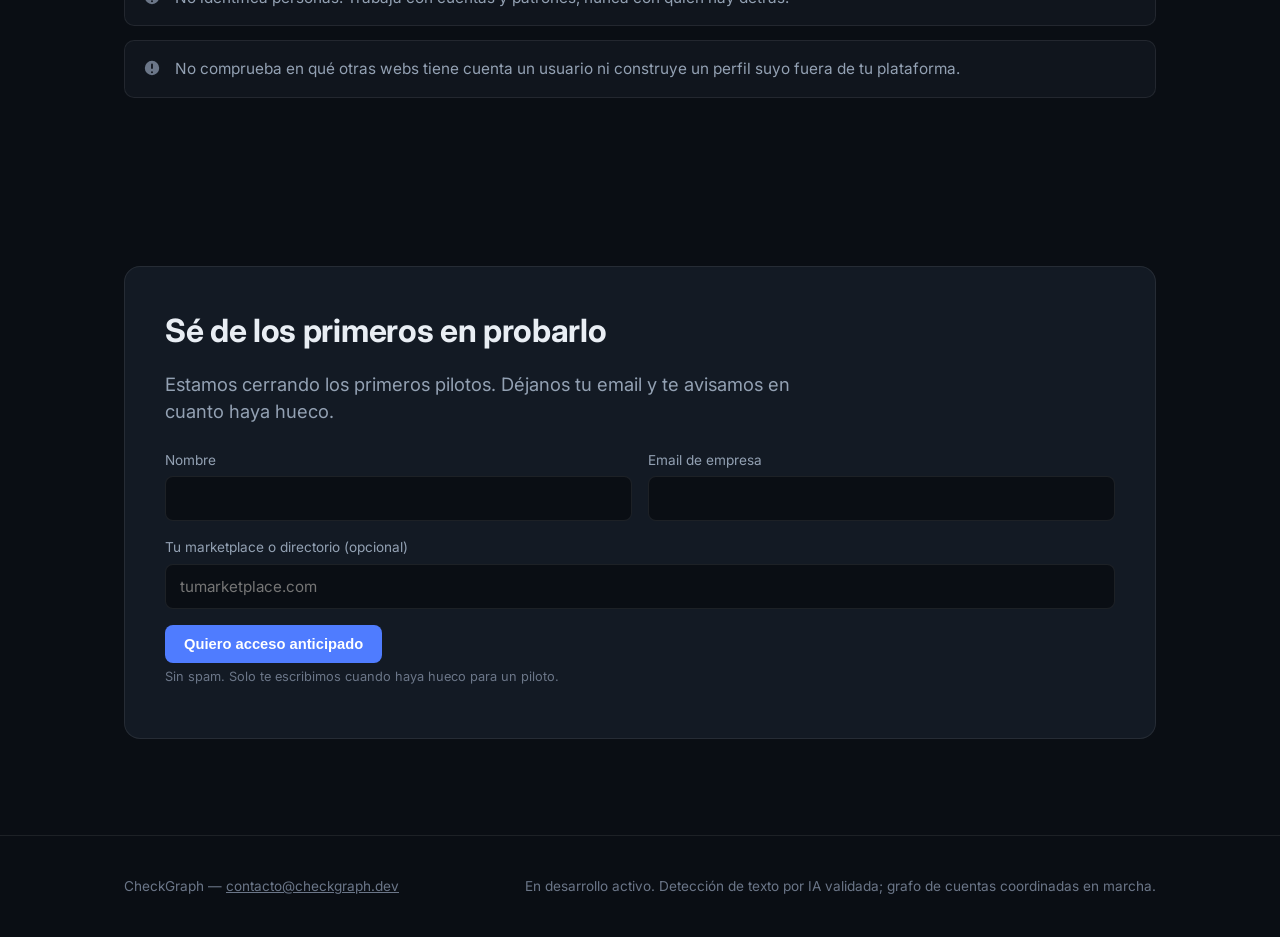
==== commit 2b1d999b: "Añade SEO técnico básico: sitemap, robots.txt, Open Graph y datos estructurados Prepara el sitio par" ====
--- a/docs/index.html
+++ b/docs/index.html
@@ -5,6 +5,26 @@
 <meta name="viewport" content="width=device-width, initial-scale=1" />
 <title>CheckGraph — Detección de reseñas falsas para marketplaces y directorios de proveedores</title>
 <meta name="description" content="CheckGraph detecta reseñas falsas y redes de proveedores coordinados en marketplaces de servicios y plataformas freelance, con evidencia exportable para cumplir la normativa de reseñas falsas (FTC, DMCC, DSA)." />
+<link rel="canonical" href="https://checkgraph.dev/" />
+<meta property="og:type" content="website" />
+<meta property="og:site_name" content="CheckGraph" />
+<meta property="og:title" content="CheckGraph — Detección de reseñas falsas para marketplaces y directorios de proveedores" />
+<meta property="og:description" content="Detecta reseñas falsas y redes de proveedores coordinados en marketplaces de servicios y plataformas freelance, con evidencia exportable para cumplir FTC, DMCC y DSA." />
+<meta property="og:url" content="https://checkgraph.dev/" />
+<meta property="og:locale" content="es_ES" />
+<meta name="twitter:card" content="summary" />
+<meta name="twitter:title" content="CheckGraph — Detección de reseñas falsas para marketplaces" />
+<meta name="twitter:description" content="Detecta reseñas falsas y redes de proveedores coordinados, con evidencia exportable para cumplir FTC, DMCC y DSA." />
+<script type="application/ld+json">
+{
+  "@context": "https://schema.org",
+  "@type": "Organization",
+  "name": "CheckGraph",
+  "url": "https://checkgraph.dev/",
+  "description": "Detección de reseñas falsas y redes de proveedores coordinados para marketplaces y directorios de servicios.",
+  "email": "contacto@checkgraph.dev"
+}
+</script>
 <link rel="preconnect" href="https://fonts.googleapis.com" />
 <link rel="preconnect" href="https://fonts.gstatic.com" crossorigin />
 <link href="https://fonts.googleapis.com/css2?family=Inter:wght@400;500;600;700&family=JetBrains+Mono:wght@400;500;600&display=swap" rel="stylesheet" />
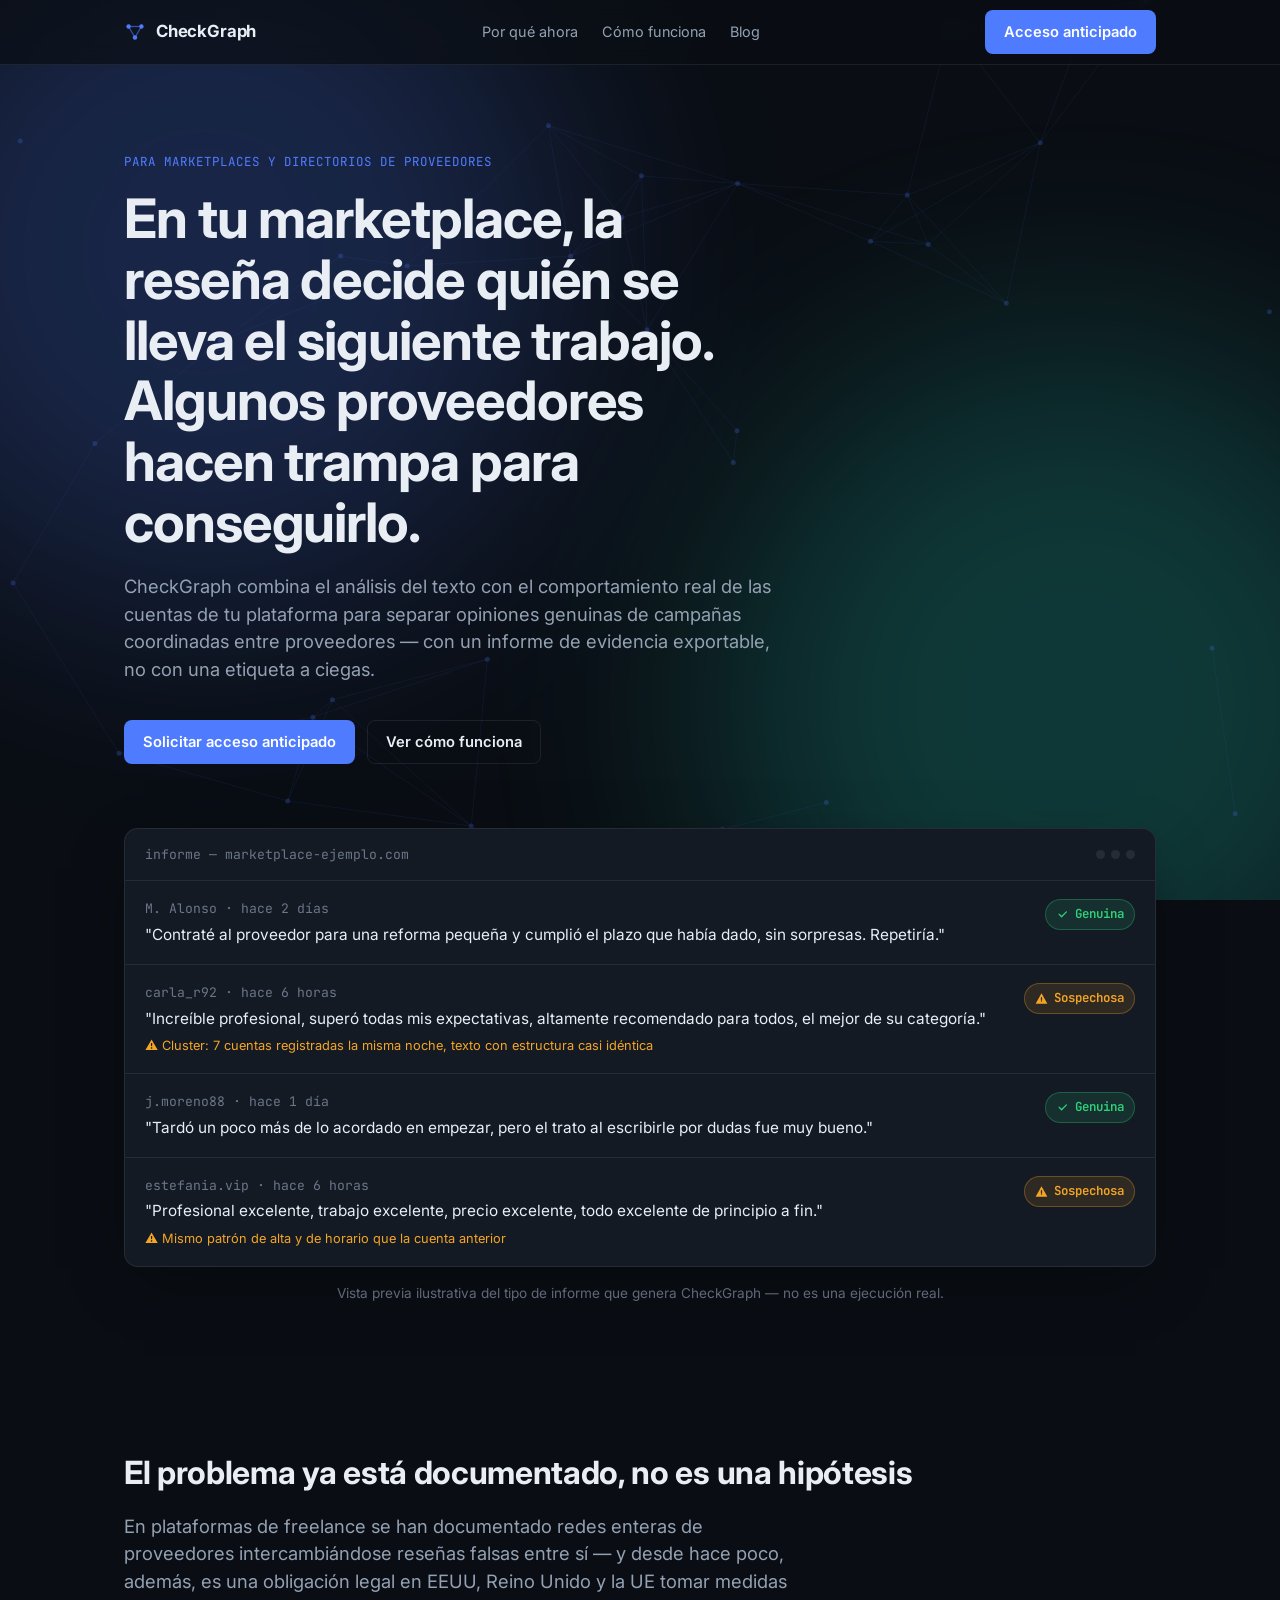
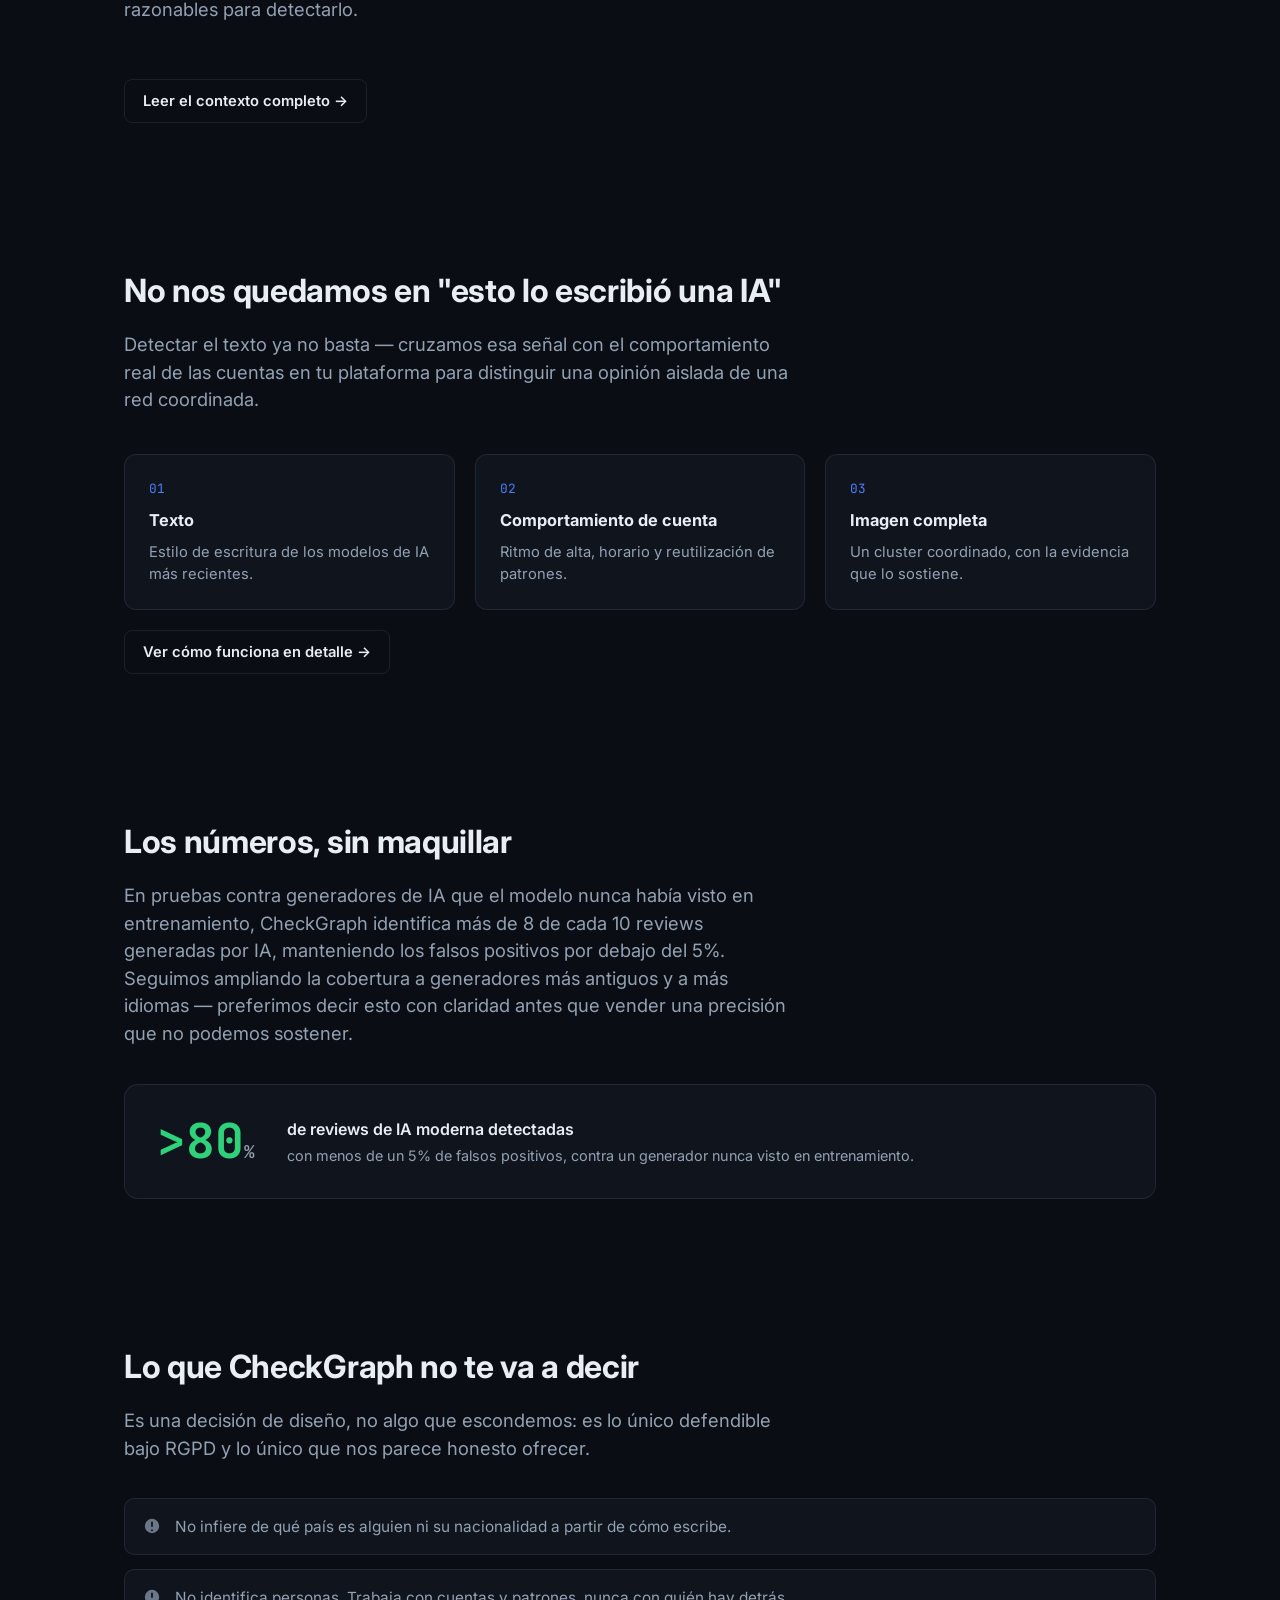
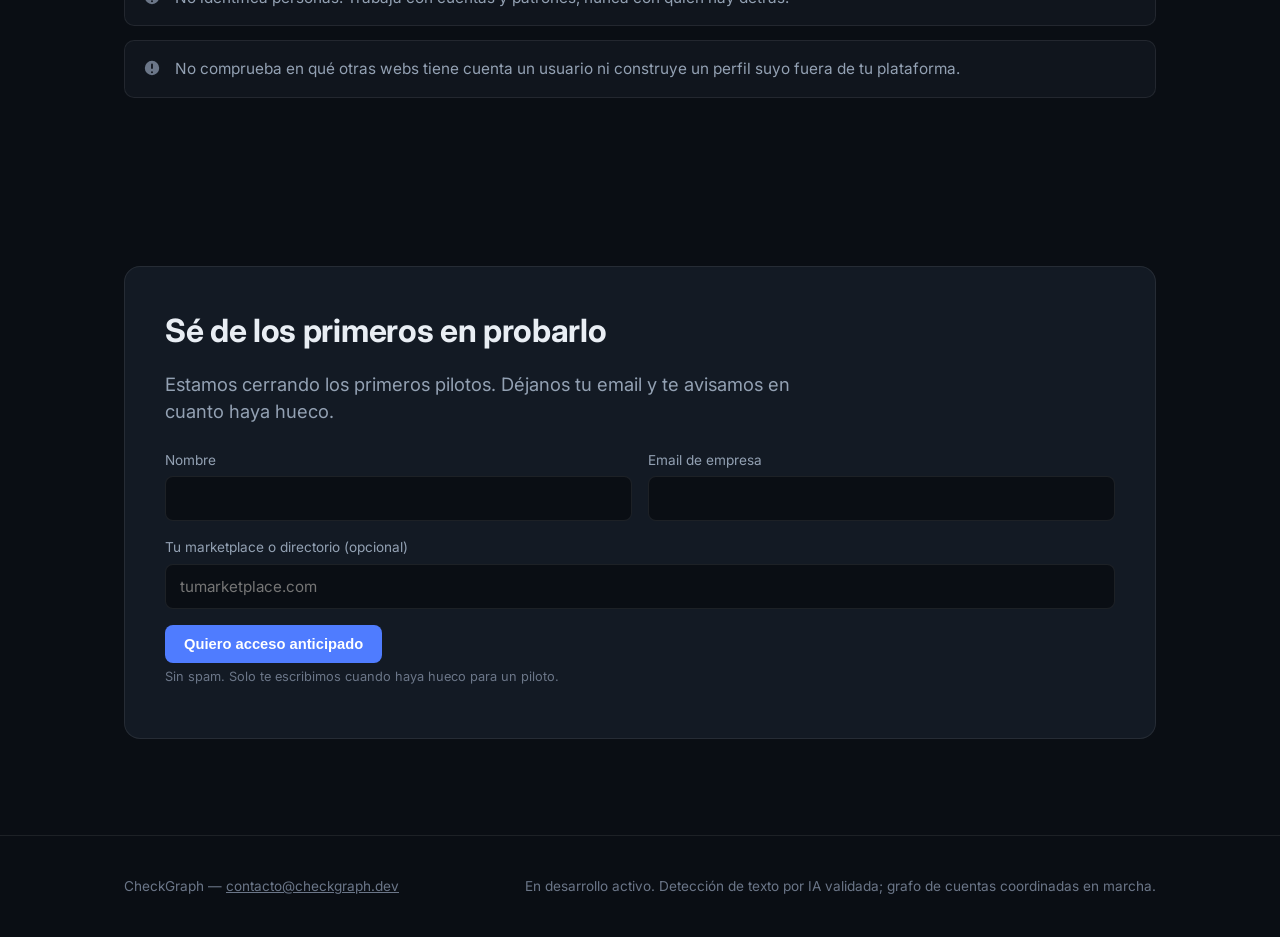
==== commit 1524971b: "Añade el blog de CheckGraph con el primer post publicado docs/blog/ con página índice y el primer ar" ====
--- a/docs/index.html
+++ b/docs/index.html
@@ -52,6 +52,7 @@
     <nav class="nav-links">
       <a href="por-que-ahora.html">Por qué ahora</a>
       <a href="como-funciona.html">Cómo funciona</a>
+      <a href="blog/index.html">Blog</a>
     </nav>
     <a class="btn btn-primary" href="#acceso">Acceso anticipado</a>
   </div>
--- a/docs/style.css
+++ b/docs/style.css
@@ -609,6 +609,45 @@
   padding-left: 40px;
 }
 
+/* Blog listing */
+.post-list {
+  display: grid;
+  gap: 20px;
+}
+
+.post-card {
+  display: block;
+  background: var(--bg-alt);
+  border: 1px solid var(--border);
+  border-radius: 14px;
+  padding: 28px 32px;
+  text-decoration: none;
+  color: inherit;
+  transition: border-color 0.2s ease, transform 0.2s ease;
+}
+.post-card:hover {
+  border-color: var(--accent-dim);
+  transform: translateY(-2px);
+}
+
+.post-date {
+  font-family: var(--font-mono);
+  font-size: 0.8rem;
+  color: var(--text-dimmer);
+  margin-bottom: 10px;
+}
+
+.post-card h2 {
+  margin: 0 0 10px;
+  font-size: 1.2rem;
+}
+
+.post-card p {
+  color: var(--text-dim);
+  font-size: 0.96rem;
+  margin: 0;
+}
+
 @media (max-width: 640px) {
   .timeline { padding-left: 28px; }
   .timeline::before { left: 3px; }
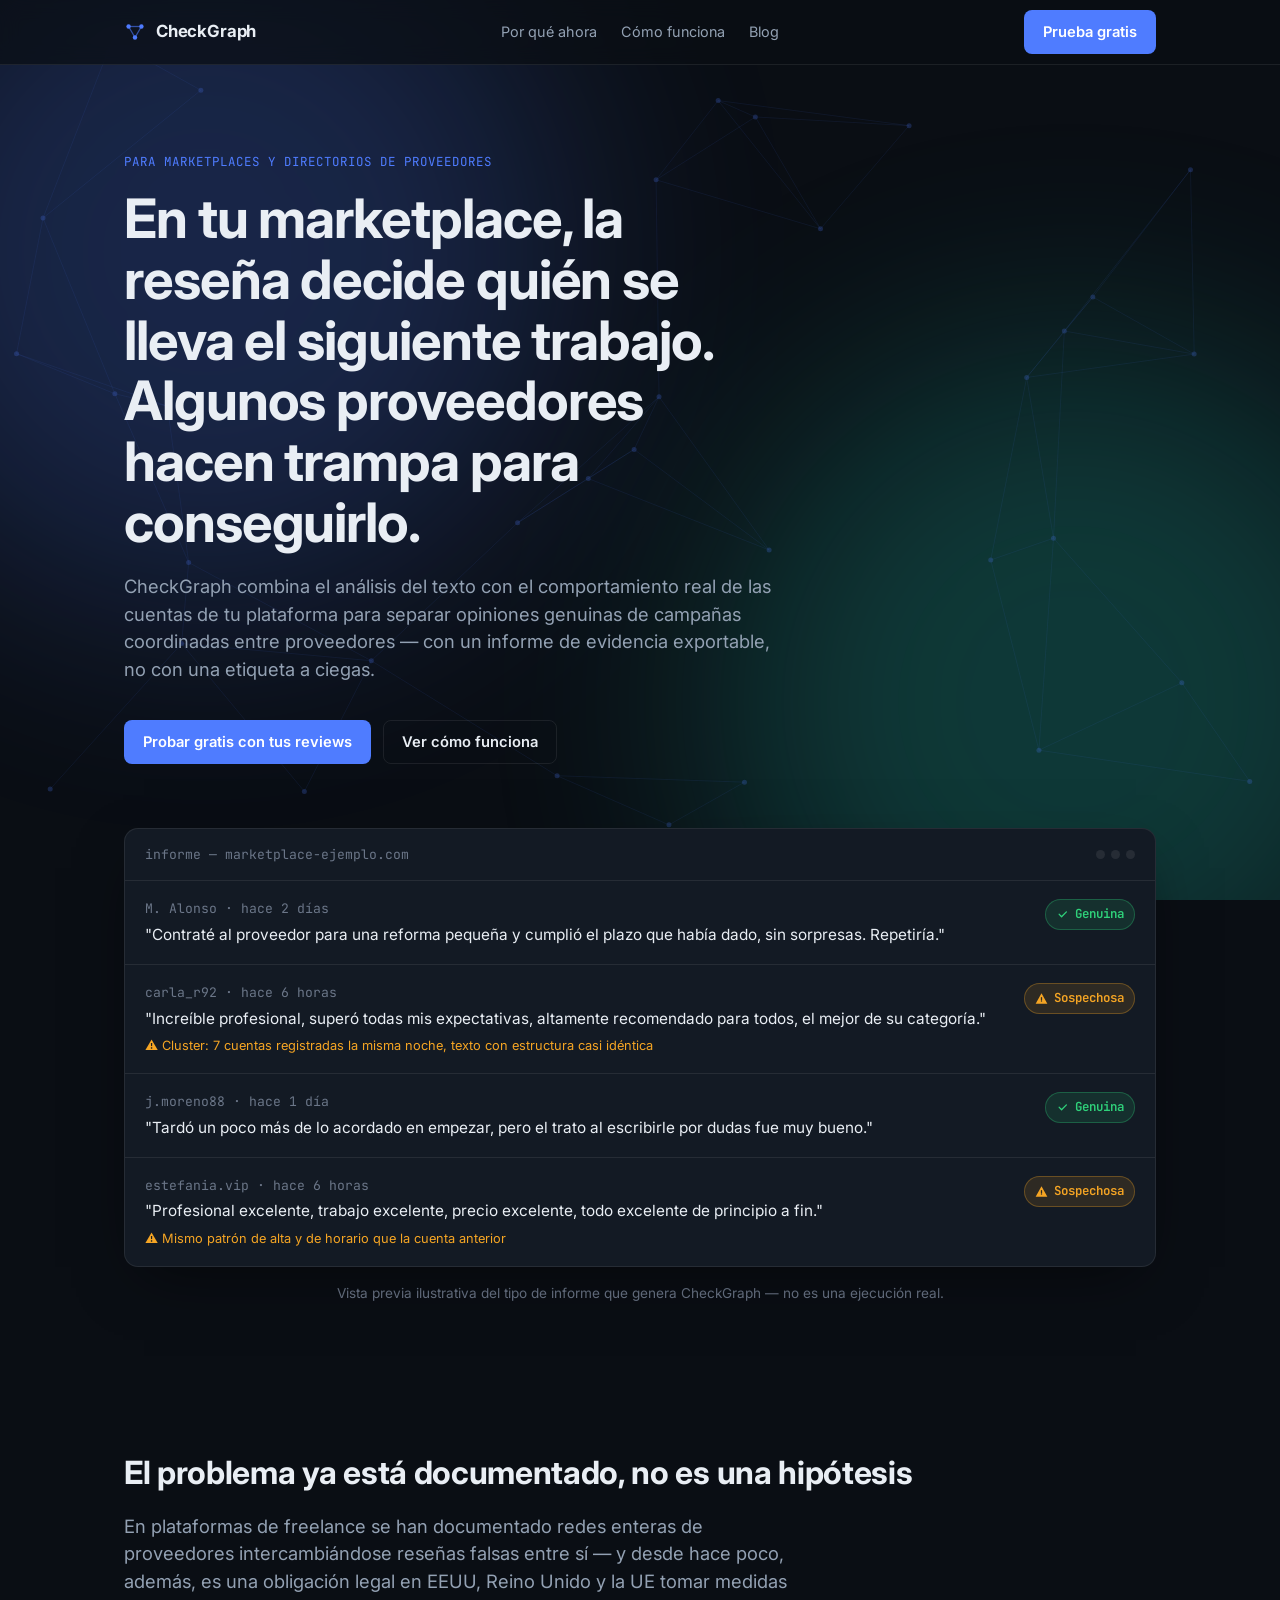
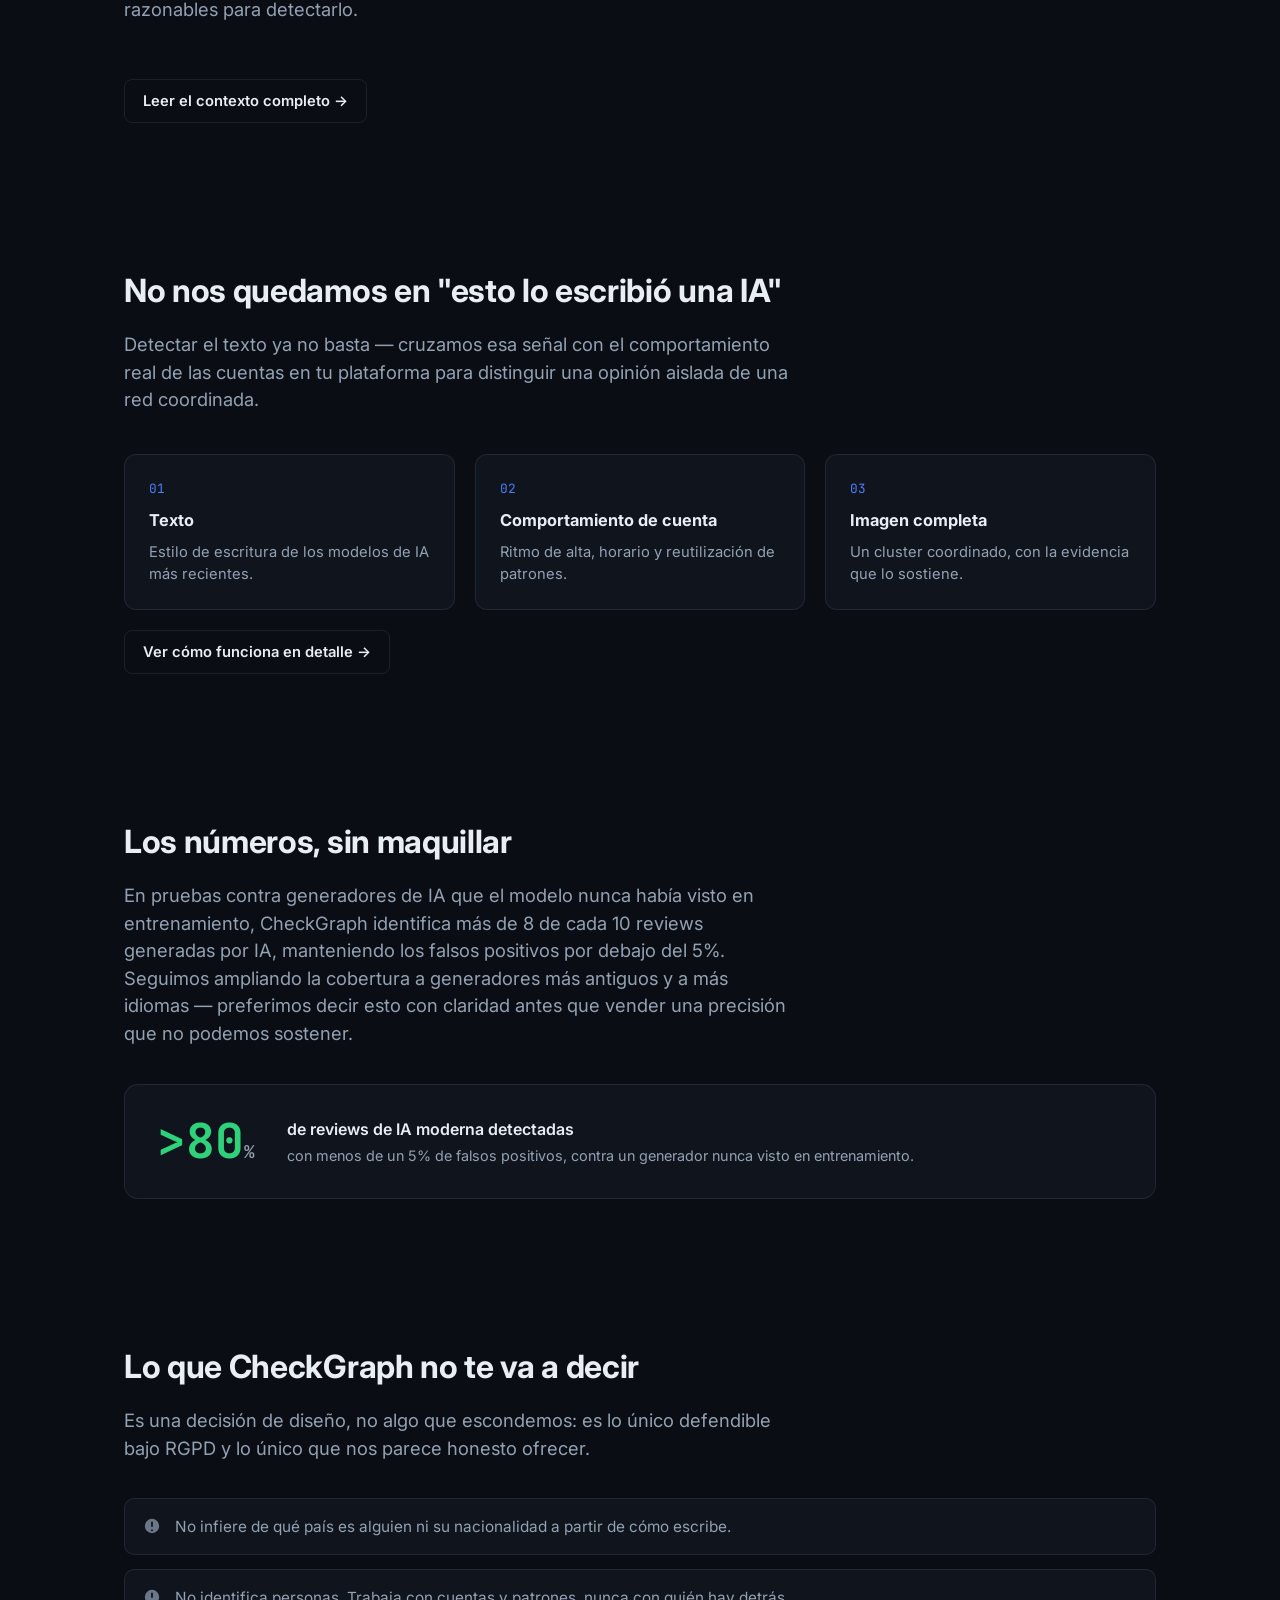
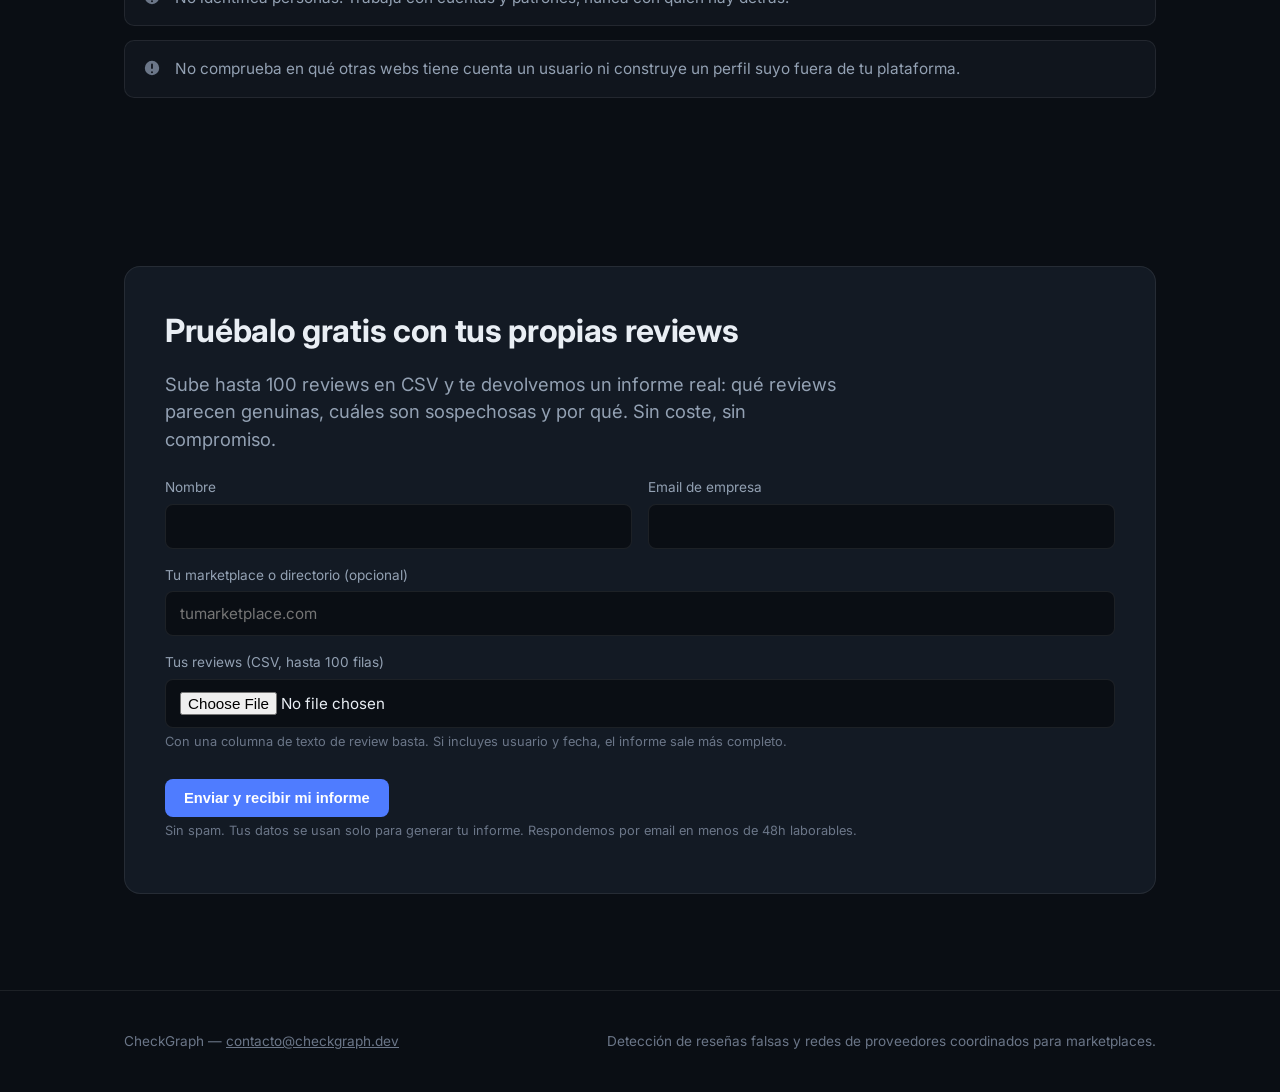
==== commit 8b82bc8a: "Quita el lenguaje de "en desarrollo"/lista de espera de la landing y añade prueba gratuita Sustituye" ====
--- a/docs/index.html
+++ b/docs/index.html
@@ -54,7 +54,7 @@
       <a href="como-funciona.html">Cómo funciona</a>
       <a href="blog/index.html">Blog</a>
     </nav>
-    <a class="btn btn-primary" href="#acceso">Acceso anticipado</a>
+    <a class="btn btn-primary" href="#acceso">Prueba gratis</a>
   </div>
 </header>
 
@@ -71,7 +71,7 @@
         con un informe de evidencia exportable, no con una etiqueta a ciegas.
       </p>
       <div class="hero-actions">
-        <a class="btn btn-primary" href="#acceso">Solicitar acceso anticipado</a>
+        <a class="btn btn-primary" href="#acceso">Probar gratis con tus reviews</a>
         <a class="btn btn-ghost" href="#preview">Ver cómo funciona</a>
       </div>
     </div>
@@ -227,15 +227,18 @@
     </div>
   </section>
 
-  <!-- CTA -->
+  <!-- Prueba gratuita -->
   <section id="acceso">
     <div class="wrap">
       <div class="form-panel reveal">
-        <h2>Sé de los primeros en probarlo</h2>
-        <p class="lede" style="margin-bottom:0;">Estamos cerrando los primeros pilotos. Déjanos tu email y te avisamos en cuanto haya hueco.</p>
-
-        <form class="contact" name="acceso-anticipado" method="POST" data-netlify="true" netlify-honeypot="empresa-web">
-          <input type="hidden" name="form-name" value="acceso-anticipado" />
+        <h2>Pruébalo gratis con tus propias reviews</h2>
+        <p class="lede" style="margin-bottom:0;">
+          Sube hasta 100 reviews en CSV y te devolvemos un informe real: qué reviews parecen
+          genuinas, cuáles son sospechosas y por qué. Sin coste, sin compromiso.
+        </p>
+
+        <form class="contact" name="prueba-gratuita" method="POST" data-netlify="true" netlify-honeypot="empresa-web" enctype="multipart/form-data">
+          <input type="hidden" name="form-name" value="prueba-gratuita" />
           <p hidden>
             <label>No rellenar: <input name="empresa-web" /></label>
           </p>
@@ -255,11 +258,16 @@
             <input id="web" name="web" type="text" placeholder="tumarketplace.com" />
           </div>
           <div>
-            <button class="btn btn-primary" type="submit">Quiero acceso anticipado</button>
-            <p class="form-note">Sin spam. Solo te escribimos cuando haya hueco para un piloto.</p>
+            <label for="csv">Tus reviews (CSV, hasta 100 filas)</label>
+            <input id="csv" name="csv" type="file" accept=".csv" required />
+            <p class="form-note">Con una columna de texto de review basta. Si incluyes usuario y fecha, el informe sale más completo.</p>
+          </div>
+          <div>
+            <button class="btn btn-primary" type="submit">Enviar y recibir mi informe</button>
+            <p class="form-note">Sin spam. Tus datos se usan solo para generar tu informe. Respondemos por email en menos de 48h laborables.</p>
           </div>
         </form>
-        <p class="form-success">Gracias — te escribiremos en cuanto haya hueco.</p>
+        <p class="form-success">Gracias — recibirás tu informe por email en menos de 48h laborables.</p>
       </div>
     </div>
   </section>
@@ -269,7 +277,7 @@
 <footer>
   <div class="wrap">
     <span>CheckGraph — <a href="mailto:contacto@checkgraph.dev">contacto@checkgraph.dev</a></span>
-    <span>En desarrollo activo. Detección de texto por IA validada; grafo de cuentas coordinadas en marcha.</span>
+    <span>Detección de reseñas falsas y redes de proveedores coordinados para marketplaces.</span>
   </div>
 </footer>
 
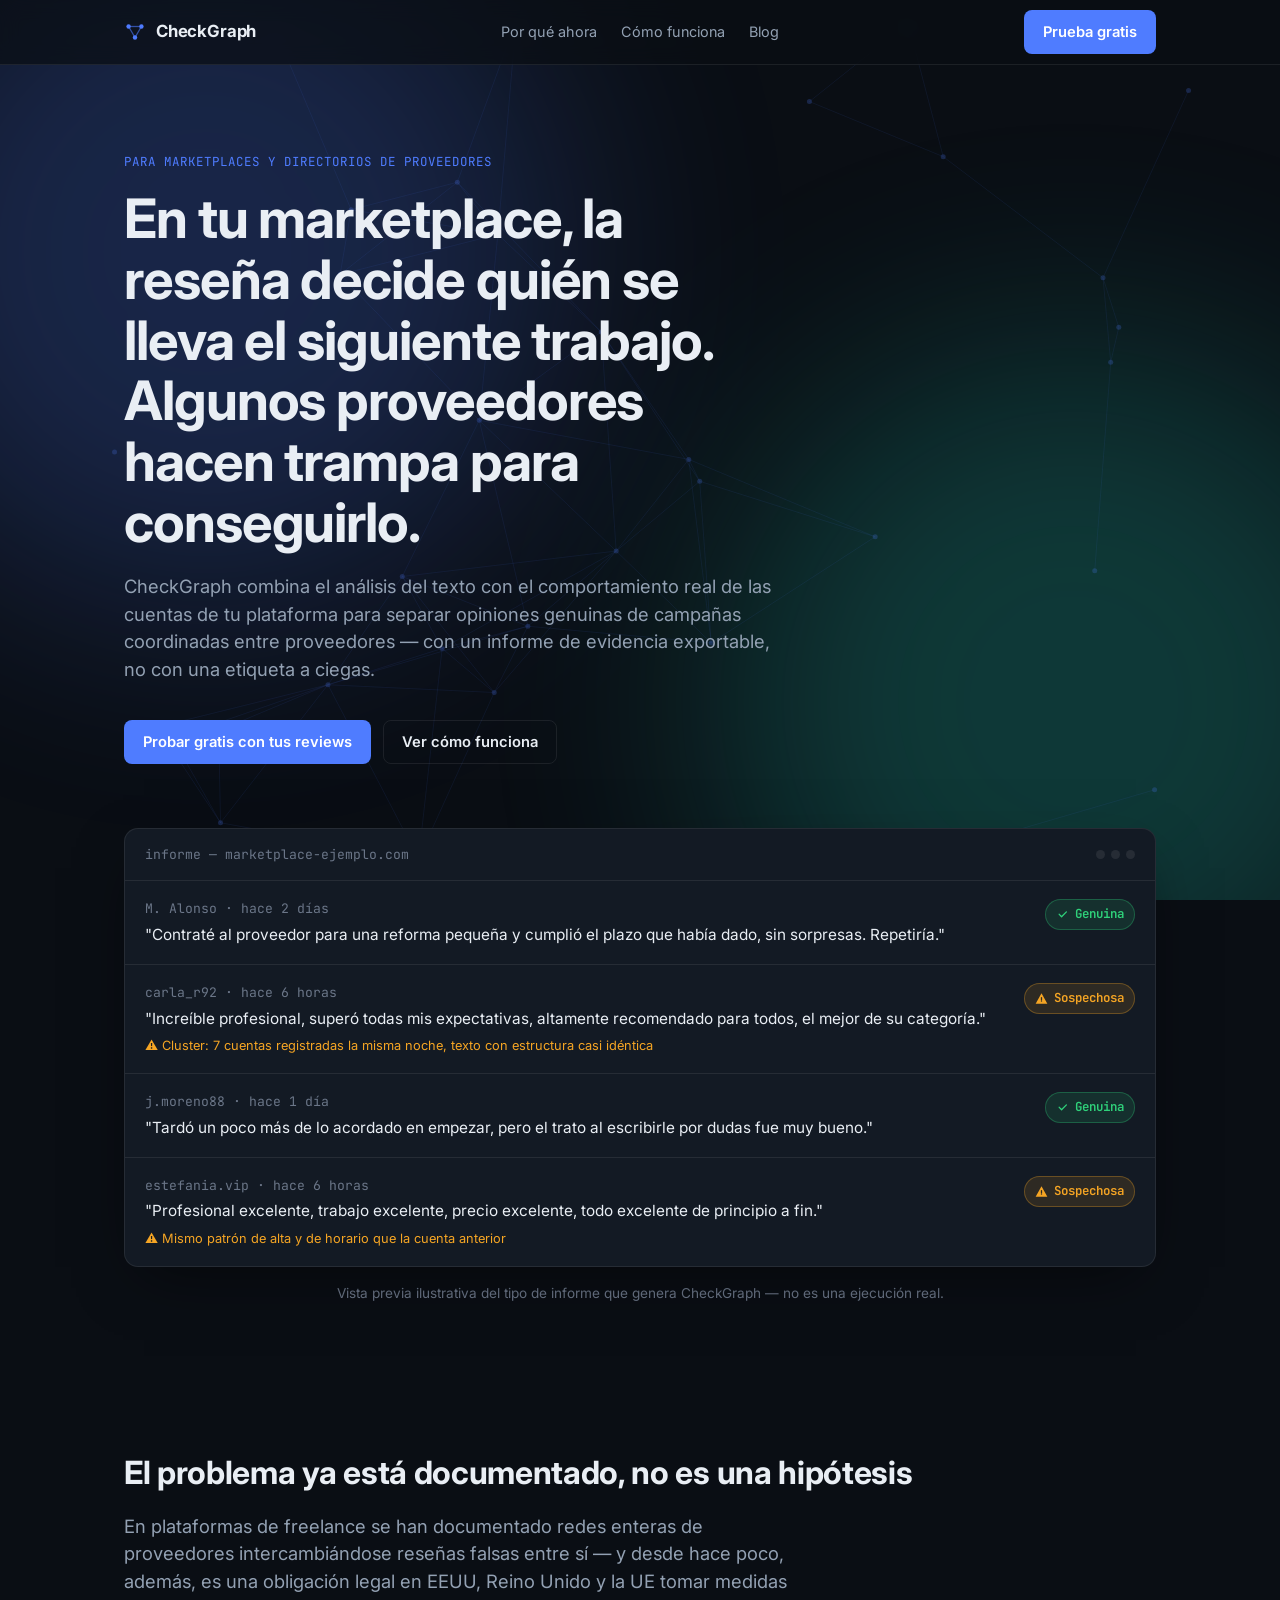
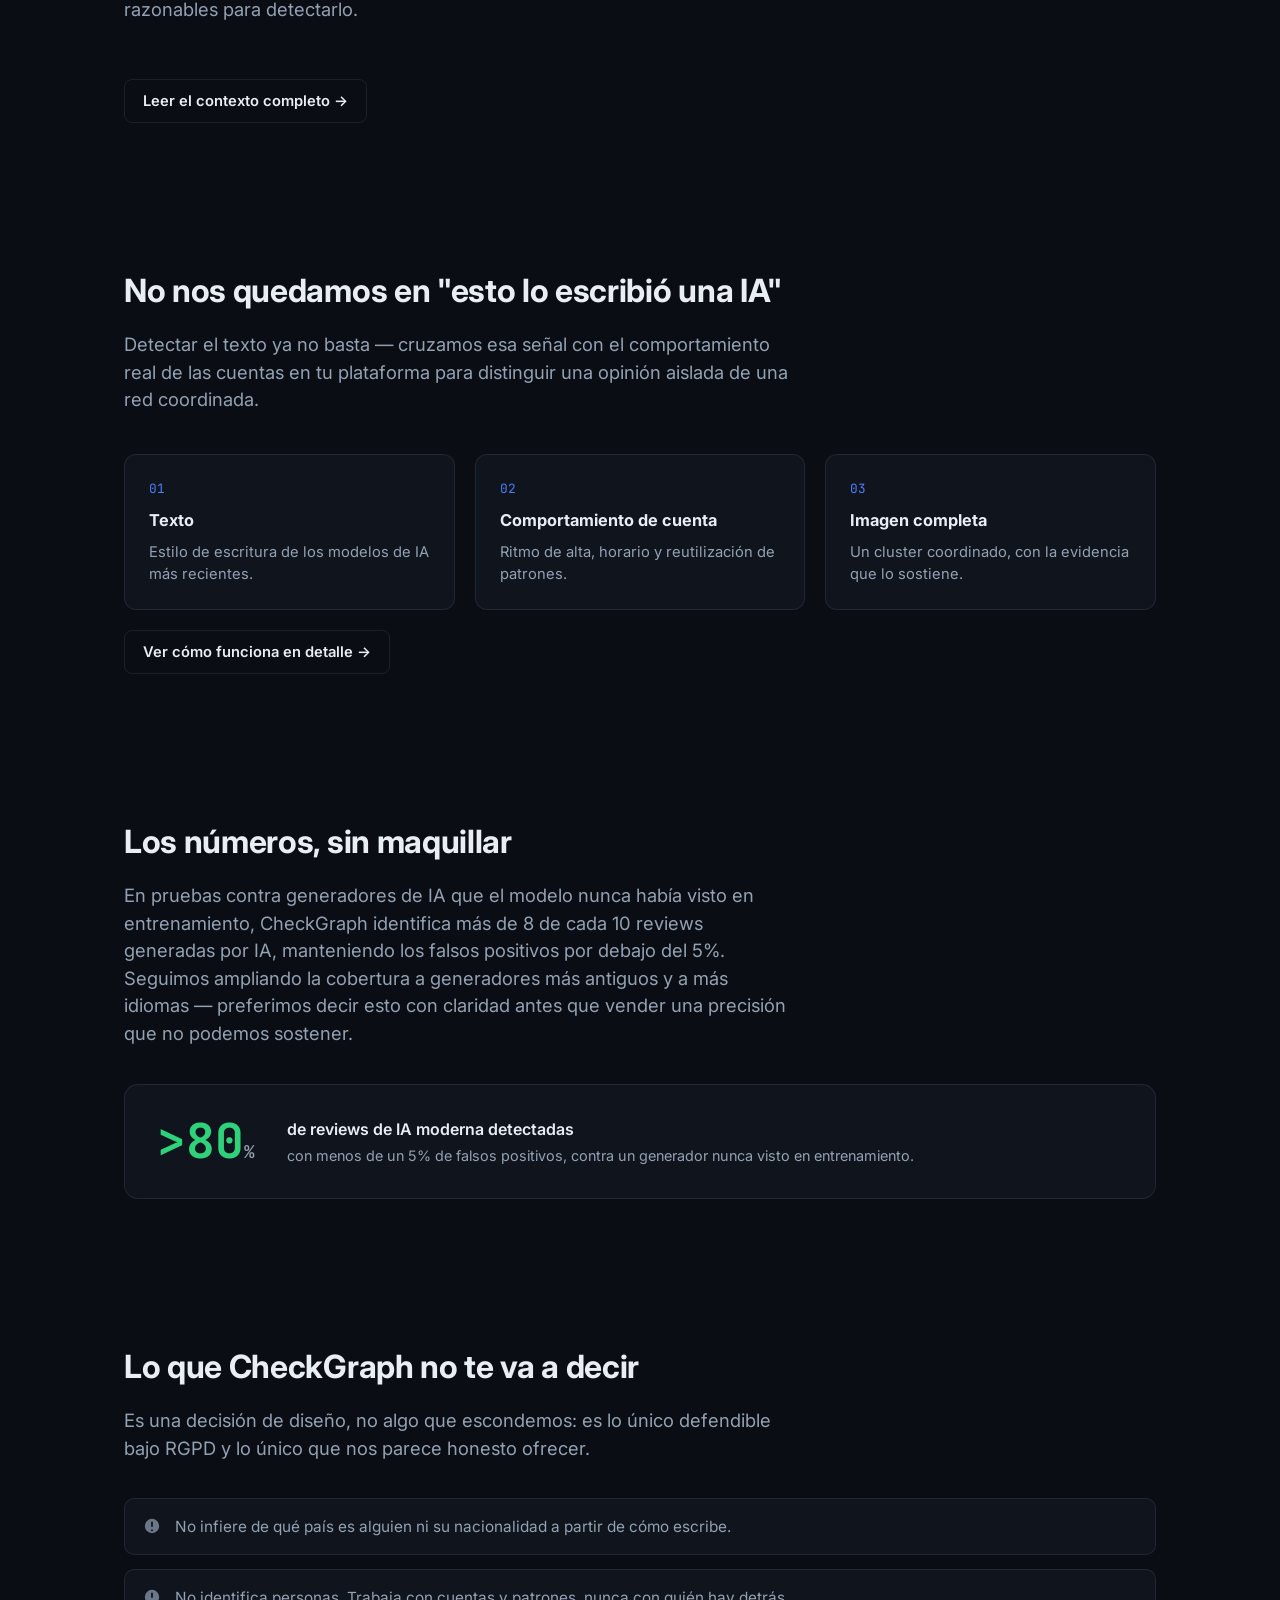
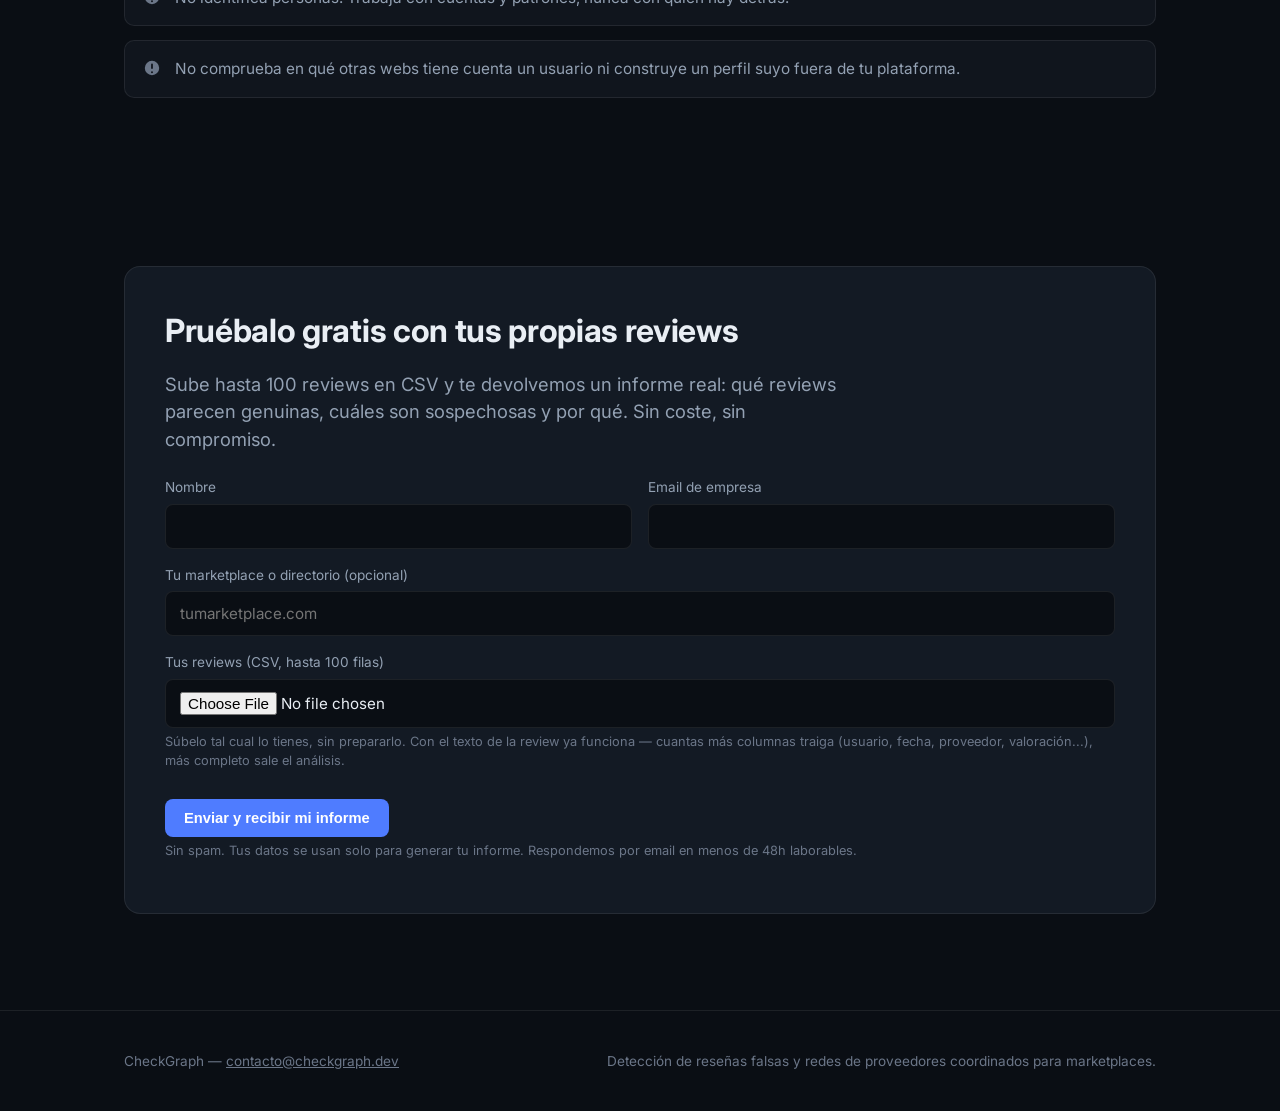
==== commit c3f82097: "Aclara en la prueba gratuita que se aceptan todas las columnas del CSV, no solo usuario/fecha Co-Aut" ====
--- a/docs/index.html
+++ b/docs/index.html
@@ -260,7 +260,7 @@
           <div>
             <label for="csv">Tus reviews (CSV, hasta 100 filas)</label>
             <input id="csv" name="csv" type="file" accept=".csv" required />
-            <p class="form-note">Con una columna de texto de review basta. Si incluyes usuario y fecha, el informe sale más completo.</p>
+            <p class="form-note">Súbelo tal cual lo tienes, sin prepararlo. Con el texto de la review ya funciona — cuantas más columnas traiga (usuario, fecha, proveedor, valoración...), más completo sale el análisis.</p>
           </div>
           <div>
             <button class="btn btn-primary" type="submit">Enviar y recibir mi informe</button>
